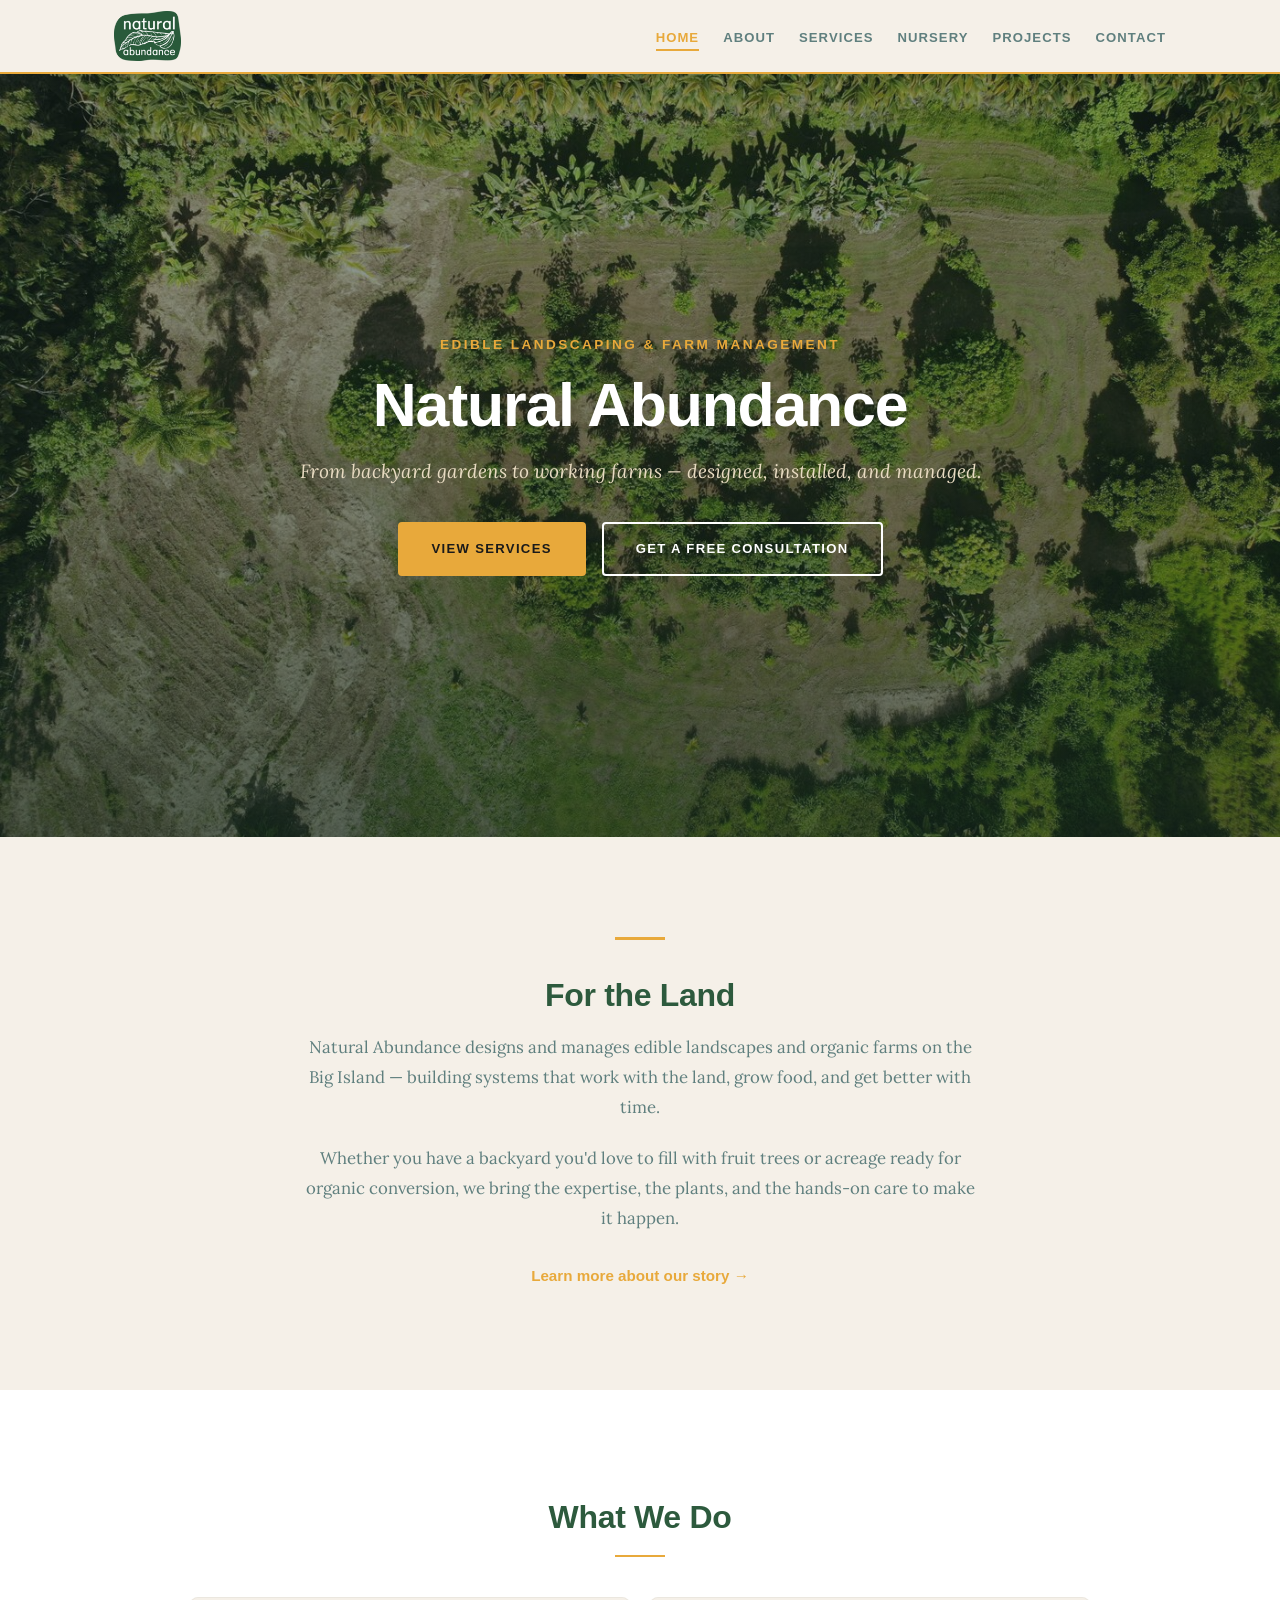
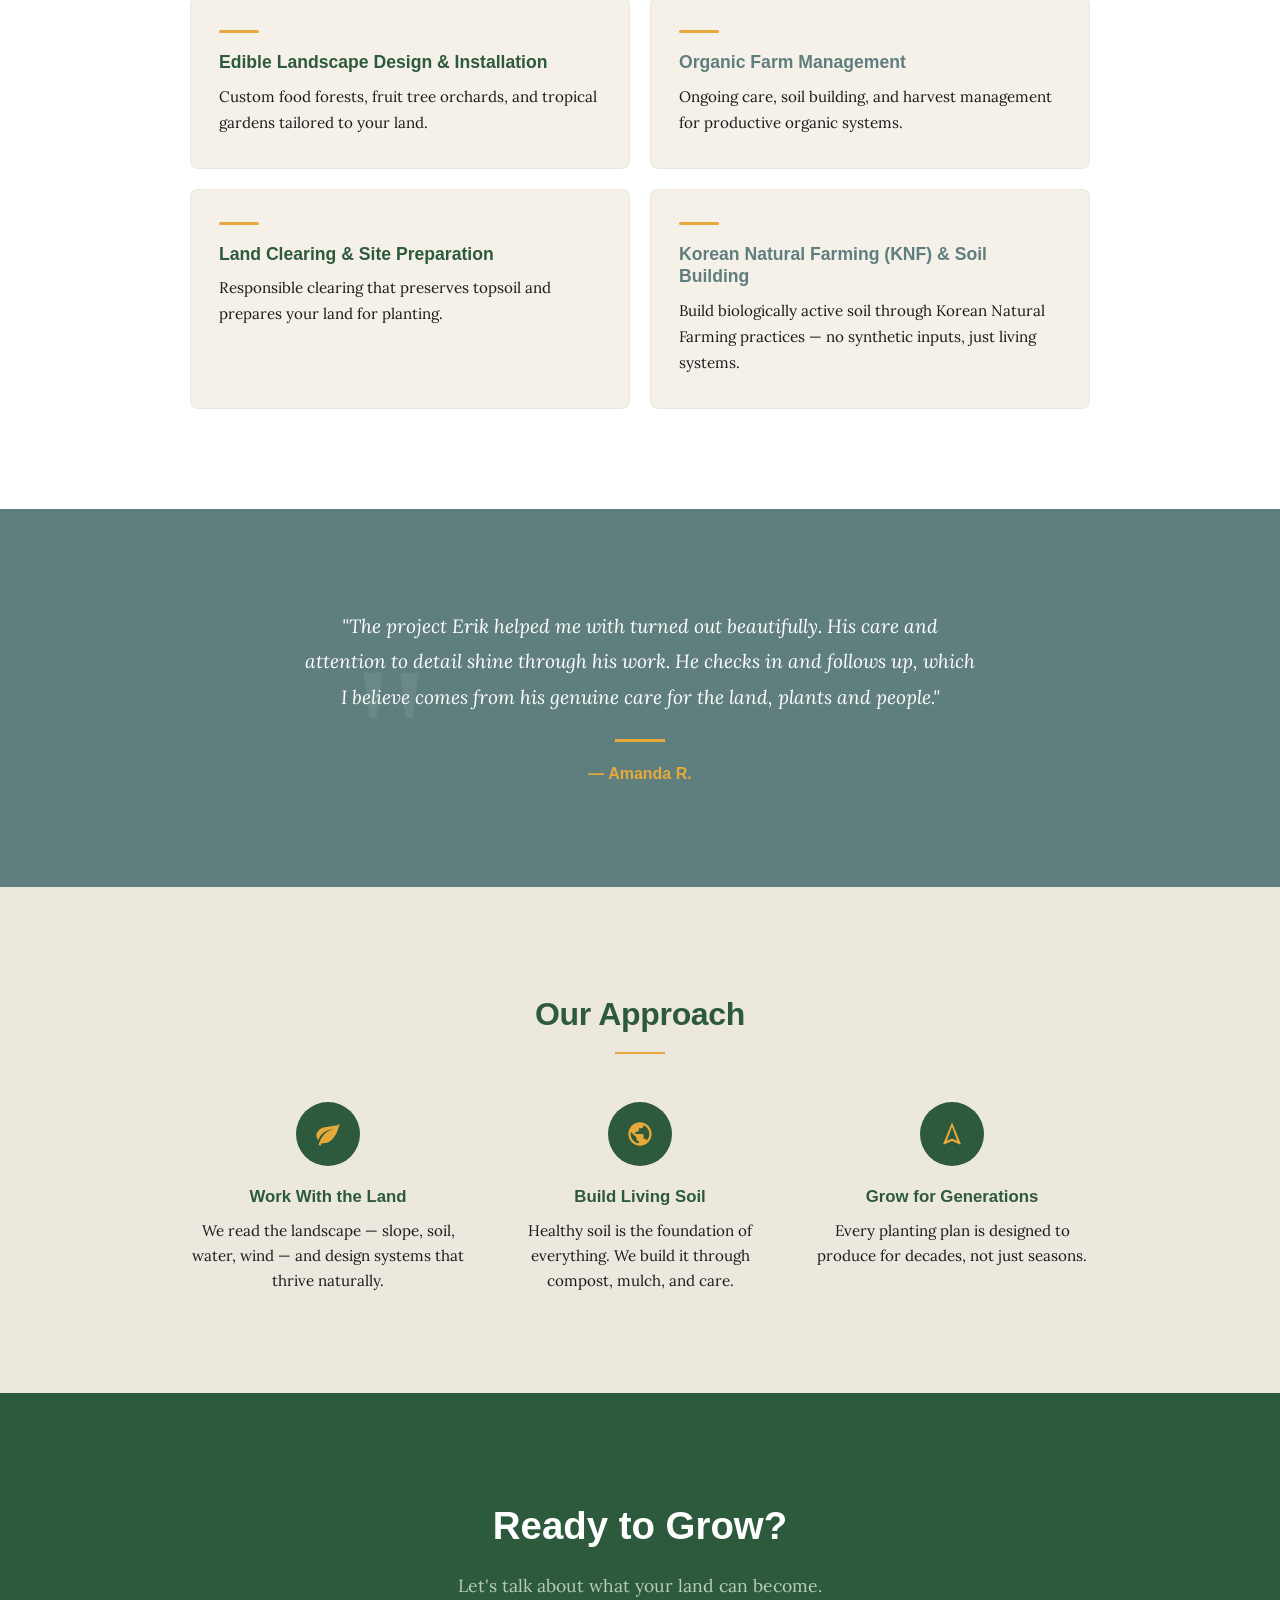
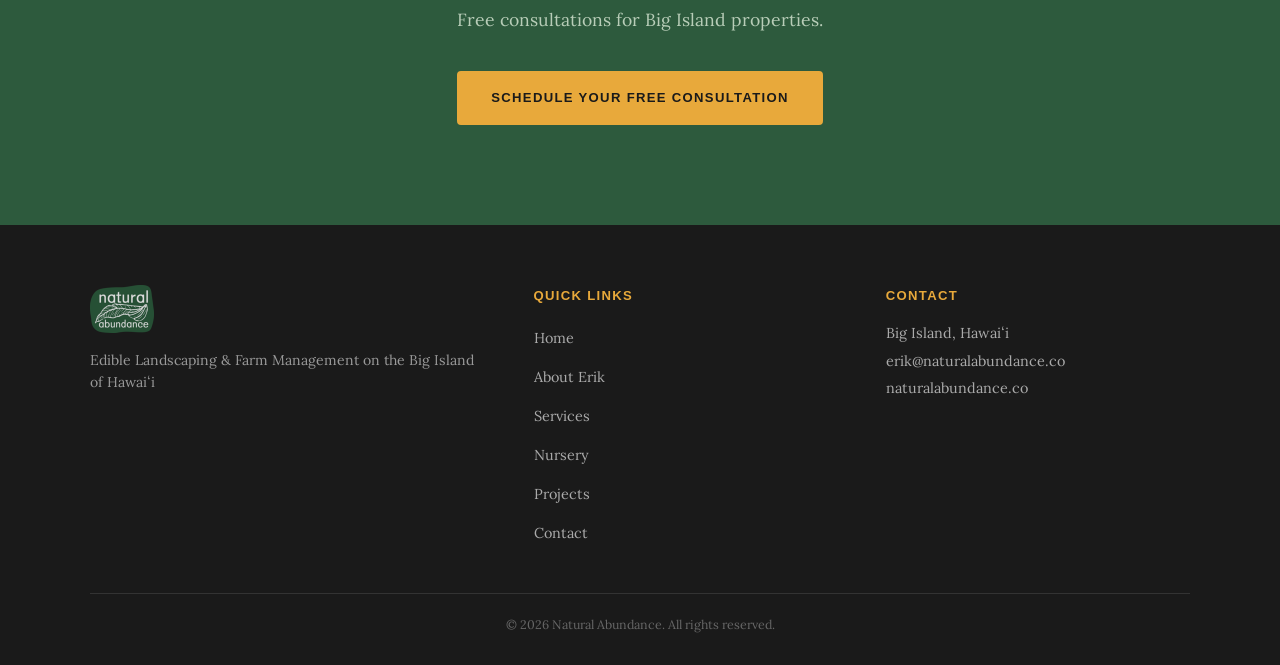
==== index.html @ e53c2c33 "Fix fabricated homepage testimonial — replace with actual Amanda R. quote" ====
<!DOCTYPE html>
<html lang="en">
<head>
  <meta charset="UTF-8">
  <meta name="viewport" content="width=device-width, initial-scale=1.0">
  <title>Natural Abundance — Edible Landscaping & Farm Management | Big Island, Hawaiʻi</title>
  <meta name="description" content="Natural Abundance designs and manages edible landscapes and organic farms on the Big Island of Hawaiʻi. From backyard gardens to working farms — designed, installed, and managed.">
  <meta name="keywords" content="edible landscaping, food forest, organic farm management, Big Island Hawaii, permaculture, tropical agriculture, edible landscape design">

  <!-- Open Graph -->
  <meta property="og:title" content="Natural Abundance — Edible Landscaping & Farm Management">
  <meta property="og:description" content="From backyard gardens to working farms — designed, installed, and managed. Edible landscape design, organic farm management, and land conversion on Hawaiʻi's Big Island.">
  <meta property="og:image" content="images/hero-food-forest.jpg">
  <meta property="og:type" content="website">
  <meta property="og:url" content="https://naturalabundance.co">

  <!-- Favicon (placeholder — replace with your actual favicon) -->
  <link rel="icon" type="image/png" href="images/logo-forest-green.png">

  <!-- Google Fonts fallback for Lora (body text) -->
  <link rel="preconnect" href="https://fonts.googleapis.com">
  <link rel="preconnect" href="https://fonts.gstatic.com" crossorigin>
  <link href="https://fonts.googleapis.com/css2?family=Lora:ital,wght@0,400;0,600;1,400&display=swap" rel="stylesheet">

  <!-- Main Stylesheet -->
  <link rel="stylesheet" href="css/style.css">
</head>

<body>

  <!-- ═══════════════════════════════════════════════════════
       NAVIGATION
       ═══════════════════════════════════════════════════════ -->
  <nav class="nav" role="navigation" aria-label="Main navigation">
    <div class="nav__inner">
      <a href="index.html" class="nav__logo" aria-label="Natural Abundance — Home">
        <img src="images/logo-forest-green.png" alt="Natural Abundance logo" width="66" height="50">
      </a>

      <button class="nav__toggle" aria-label="Toggle navigation menu" aria-expanded="false">
        <span></span>
        <span></span>
        <span></span>
      </button>

      <ul class="nav__links">
        <li><a href="index.html" class="active">Home</a></li>
        <li><a href="about.html">About</a></li>
        <li><a href="services.html">Services</a></li>
        <li><a href="nursery.html">Nursery</a></li>
        <li><a href="projects.html">Projects</a></li>
        <li><a href="contact.html">Contact</a></li>
      </ul>
    </div>
  </nav>


  <!-- ═══════════════════════════════════════════════════════
       HERO BANNER
       ═══════════════════════════════════════════════════════ -->
  <section class="hero" id="home">
    <div class="hero__bg">
      <img src="images/hero-food-forest.jpg"
           alt="Aerial view of a lush tropical food forest on the Big Island of Hawaiʻi"
           loading="eager">
    </div>
    <div class="hero__overlay"></div>

    <div class="hero__content">
      <p class="hero__descriptor">Edible Landscaping &amp; Farm Management</p>
      <h1 class="hero__title">Natural Abundance</h1>
      <p class="hero__tagline">From backyard gardens to working farms — designed, installed, and managed.</p>
      <div class="hero__buttons">
        <a href="services.html" class="btn btn--primary">View Services</a>
        <a href="#contact" class="btn btn--outline">Get a Free Consultation</a>
      </div>
    </div>
  </section>


  <!-- ═══════════════════════════════════════════════════════
       INTRODUCTION
       ═══════════════════════════════════════════════════════ -->
  <section class="intro" id="about">
    <div class="container--narrow fade-up">
      <hr class="accent-line">
      <h2 class="section-heading">For the Land</h2>
      <p>
        Natural Abundance designs and manages edible landscapes and organic farms on the Big Island
        — building systems that work with the land, grow food, and get better with time.
      </p>
      <p>
        Whether you have a backyard you'd love to fill with fruit trees or acreage ready for
        organic conversion, we bring the expertise, the plants, and the hands-on care to make
        it happen.
      </p>
      <a href="about.html" class="intro__link">Learn more about our story →</a>
    </div>
  </section>


  <!-- ═══════════════════════════════════════════════════════
       SERVICES OVERVIEW
       ═══════════════════════════════════════════════════════ -->
  <section class="services" id="services">
    <div class="container fade-up">
      <h2 class="section-heading text-center">What We Do</h2>
      <hr class="accent-line">

      <div class="services__grid">

        <div class="service-card">
          <div class="service-card__accent"></div>
          <h3 class="service-card__title">Edible Landscape Design &amp; Installation</h3>
          <p class="service-card__desc">
            Custom food forests, fruit tree orchards, and tropical gardens tailored to your land.
          </p>
        </div>

        <div class="service-card">
          <div class="service-card__accent"></div>
          <h3 class="service-card__title">Organic Farm Management</h3>
          <p class="service-card__desc">
            Ongoing care, soil building, and harvest management for productive organic systems.
          </p>
        </div>

        <div class="service-card">
          <div class="service-card__accent"></div>
          <h3 class="service-card__title">Land Clearing &amp; Site Preparation</h3>
          <p class="service-card__desc">
            Responsible clearing that preserves topsoil and prepares your land for planting.
          </p>
        </div>

        <div class="service-card">
          <div class="service-card__accent"></div>
          <h3 class="service-card__title">Korean Natural Farming (KNF) & Soil Building</h3>
          <p class="service-card__desc">
            Build biologically active soil through Korean Natural Farming practices — no synthetic inputs, just living systems.
          </p>
        </div>

      </div>
    </div>
  </section>


  <!-- ═══════════════════════════════════════════════════════
       TESTIMONIAL
       ═══════════════════════════════════════════════════════ -->
  <section class="testimonial" id="testimonial">
    <div class="container--narrow fade-up">
      <div class="testimonial__quote-mark" aria-hidden="true">"</div>
      <p class="testimonial__text">
        "The project Erik helped me with turned out beautifully. His care and attention to detail shine through his work. He checks in and follows up, which I believe comes from his genuine care for the land, plants and people."
      </p>
      <hr class="accent-line">
      <p class="testimonial__author">— Amanda R.</p>
    </div>
  </section>


  <!-- ═══════════════════════════════════════════════════════
       OUR APPROACH
       ═══════════════════════════════════════════════════════ -->
  <section class="approach" id="approach">
    <div class="container fade-up">
      <h2 class="section-heading text-center">Our Approach</h2>
      <hr class="accent-line">

      <div class="approach__pillars">

        <div class="pillar">
          <div class="pillar__icon">
            <!-- Leaf / Sprout icon -->
            <svg viewBox="0 0 24 24" xmlns="http://www.w3.org/2000/svg">
              <path d="M17 8C8 10 5.9 16.17 3.82 21.34l1.89.66.95-2.3c.48.17.98.3 1.34.3C19 20 22 3 22 3c-1 2-8 2.25-13 3.25S2 11.5 2 13.5s1.75 3.75 1.75 3.75C7 8 17 8 17 8z"/>
            </svg>
          </div>
          <h3 class="pillar__title">Work With the Land</h3>
          <p class="pillar__desc">
            We read the landscape — slope, soil, water, wind — and design systems that thrive naturally.
          </p>
        </div>

        <div class="pillar">
          <div class="pillar__icon">
            <!-- Soil / Layers icon -->
            <svg viewBox="0 0 24 24" xmlns="http://www.w3.org/2000/svg">
              <path d="M12 2C6.48 2 2 6.48 2 12s4.48 10 10 10 10-4.48 10-10S17.52 2 12 2zm-1 17.93c-3.95-.49-7-3.85-7-7.93 0-.62.08-1.21.21-1.79L9 15v1c0 1.1.9 2 2 2v1.93zm6.9-2.54c-.26-.81-1-1.39-1.9-1.39h-1v-3c0-.55-.45-1-1-1H8v-2h2c.55 0 1-.45 1-1V7h2c1.1 0 2-.9 2-2v-.41c2.93 1.19 5 4.06 5 7.41 0 2.08-.8 3.97-2.1 5.39z"/>
            </svg>
          </div>
          <h3 class="pillar__title">Build Living Soil</h3>
          <p class="pillar__desc">
            Healthy soil is the foundation of everything. We build it through compost, mulch, and care.
          </p>
        </div>

        <div class="pillar">
          <div class="pillar__icon">
            <!-- Tree / Growth icon -->
            <svg viewBox="0 0 24 24" xmlns="http://www.w3.org/2000/svg">
              <path d="M12 2L4.5 20.29l.71.71L12 18l6.79 3 .71-.71L12 2zm0 3.8l4.37 12.06L12 15.79l-4.37 2.07L12 5.8z"/>
            </svg>
          </div>
          <h3 class="pillar__title">Grow for Generations</h3>
          <p class="pillar__desc">
            Every planting plan is designed to produce for decades, not just seasons.
          </p>
        </div>

      </div>
    </div>
  </section>


  <!-- ═══════════════════════════════════════════════════════
       BOTTOM CTA
       ═══════════════════════════════════════════════════════ -->
  <section class="cta" id="contact">
    <div class="container--narrow fade-up">
      <h2 class="cta__heading">Ready to Grow?</h2>
      <p class="cta__subtext">Let's talk about what your land can become.</p>
      <p class="cta__subtext">Free consultations for Big Island properties.</p>
      <a href="mailto:erik@naturalabundance.co?subject=Free%20Consultation%20Request" class="btn btn--primary">
        Schedule Your Free Consultation
      </a>
    </div>
  </section>


  <!-- ═══════════════════════════════════════════════════════
       FOOTER
       ═══════════════════════════════════════════════════════ -->
  <footer class="footer">
    <div class="footer__grid">

      <div class="footer__brand">
        <img src="images/logo-forest-green.png" alt="Natural Abundance" width="66" height="50">
        <p>Edible Landscaping &amp; Farm Management on the Big Island of Hawaiʻi</p>
      </div>

      <div>
        <h4 class="footer__heading">Quick Links</h4>
        <ul class="footer__links">
          <li><a href="index.html">Home</a></li>
          <li><a href="about.html">About Erik</a></li>
          <li><a href="services.html">Services</a></li>
          <li><a href="nursery.html">Nursery</a></li>
          <li><a href="projects.html">Projects</a></li>
          <li><a href="contact.html">Contact</a></li>
        </ul>
      </div>

      <div class="footer__contact">
        <h4 class="footer__heading">Contact</h4>
        <p>Big Island, Hawaiʻi</p>
        <p><a href="mailto:erik@naturalabundance.co">erik@naturalabundance.co</a></p>
        <p><a href="https://naturalabundance.co">naturalabundance.co</a></p>
      </div>

    </div>

    <div class="footer__bottom">
      <p>&copy; 2026 Natural Abundance. All rights reserved.</p>
    </div>
  </footer>


  <!-- Main JavaScript -->
  <script src="js/main.js"></script>

</body>
</html>
---- css/style.css ----
/* ═══════════════════════════════════════════════════════════
   Natural Abundance — Main Stylesheet
   Brand: Edible Landscaping & Farm Management
   Big Island, Hawaiʻi
   ═══════════════════════════════════════════════════════════ */

/* ── Font Faces ─────────────────────────────────────────── */
@font-face {
  font-family: 'Halton';
  src: url('../fonts/Halton-Light.ttf') format('truetype');
  font-weight: 300;
  font-style: normal;
  font-display: swap;
}
@font-face {
  font-family: 'Halton';
  src: url('../fonts/Halton-Regular.ttf') format('truetype');
  font-weight: 400;
  font-style: normal;
  font-display: swap;
}
@font-face {
  font-family: 'Halton';
  src: url('../fonts/Halton-SemiBold.ttf') format('truetype');
  font-weight: 600;
  font-style: normal;
  font-display: swap;
}
@font-face {
  font-family: 'Halton';
  src: url('../fonts/Halton-Bold.ttf') format('truetype');
  font-weight: 700;
  font-style: normal;
  font-display: swap;
}

/* ── CSS Custom Properties (Brand Tokens) ───────────────── */
:root {
  /* Primary */
  --slate-teal: #5F7F7E;
  --golden-amber: #E8A93B;
  --forest-green: #2D5A3D;

  /* Supporting */
  --cream: #F5F0E8;
  --warm-sand: #EDE8DD;
  --near-black: #1A1A1A;
  --white: #FFFFFF;

  /* Accent */
  --lime: #B5C944;

  /* Derived */
  --golden-amber-hover: #D49A2F;
  --forest-green-light: rgba(45, 90, 61, 0.08);
  --teal-light: rgba(95, 127, 126, 0.1);
  --shadow-sm: 0 1px 3px rgba(0,0,0,0.08);
  --shadow-md: 0 4px 12px rgba(0,0,0,0.1);
  --shadow-lg: 0 8px 30px rgba(0,0,0,0.12);

  /* Typography */
  --font-heading: 'Halton', 'Raleway', 'Helvetica Neue', sans-serif;
  --font-body: 'Lora', 'Georgia', serif;
  --font-ui: 'Halton', 'Raleway', sans-serif;

  /* Spacing */
  --section-pad: 100px;
  --section-pad-mobile: 60px;
  --content-max: 1100px;
  --content-narrow: 720px;
}

/* ── Reset & Base ───────────────────────────────────────── */
*, *::before, *::after {
  box-sizing: border-box;
  margin: 0;
  padding: 0;
}

html {
  scroll-behavior: smooth;
  -webkit-font-smoothing: antialiased;
  -moz-osx-font-smoothing: grayscale;
}

body {
  font-family: var(--font-body);
  font-size: 17px;
  line-height: 1.7;
  color: var(--near-black);
  background-color: var(--white);
  overflow-x: hidden;
}

img {
  max-width: 100%;
  height: auto;
  display: block;
}

a {
  color: var(--golden-amber);
  text-decoration: none;
  transition: color 0.3s ease;
}
a:hover {
  color: var(--golden-amber-hover);
}

/* ── Utility Classes ────────────────────────────────────── */
.container {
  max-width: var(--content-max);
  margin: 0 auto;
  padding: 0 24px;
}
.container--narrow {
  max-width: var(--content-narrow);
  margin: 0 auto;
  padding: 0 24px;
}
.text-center { text-align: center; }
.accent-line {
  width: 50px;
  height: 2.5px;
  background: var(--golden-amber);
  margin: 0 auto 28px;
  border: none;
}
.section-heading {
  font-family: var(--font-heading);
  font-weight: 700;
  font-size: 2rem;
  color: var(--forest-green);
  margin-bottom: 10px;
  letter-spacing: -0.01em;
}

/* ── NAVIGATION ─────────────────────────────────────────── */
.nav {
  position: fixed;
  top: 0;
  left: 0;
  right: 0;
  z-index: 1000;
  background: var(--cream);
  border-bottom: 2.5px solid var(--golden-amber);
  transition: box-shadow 0.3s ease;
}
.nav.scrolled {
  box-shadow: var(--shadow-md);
}
.nav__inner {
  max-width: var(--content-max);
  margin: 0 auto;
  padding: 0 24px;
  display: flex;
  align-items: center;
  justify-content: space-between;
  height: 72px;
}
.nav__logo img {
  height: 50px;
  width: auto;
  max-width: 220px;
  flex-shrink: 0;
}
.nav__links {
  display: flex;
  align-items: center;
  gap: 24px;
  flex-shrink: 1;
  min-width: 0;
  list-style: none;
}
.nav__links a {
  font-family: var(--font-ui);
  font-weight: 600;
  font-size: 0.82rem;
  letter-spacing: 0.08em;
  text-transform: uppercase;
  color: var(--slate-teal);
  text-decoration: none;
  position: relative;
  padding: 4px 0;
  transition: color 0.3s ease;
}
.nav__links a:hover,
.nav__links a.active {
  color: var(--golden-amber);
}
.nav__links a.active::after {
  content: '';
  position: absolute;
  bottom: -2px;
  left: 0;
  right: 0;
  height: 2px;
  background: var(--golden-amber);
}

/* Mobile menu toggle */
.nav__toggle {
  display: none;
  background: none;
  border: none;
  cursor: pointer;
  padding: 8px;
}
.nav__toggle span {
  display: block;
  width: 24px;
  height: 2px;
  background: var(--forest-green);
  margin: 5px 0;
  transition: all 0.3s ease;
}
.nav__toggle.open span:nth-child(1) {
  transform: rotate(45deg) translate(5px, 5px);
}
.nav__toggle.open span:nth-child(2) {
  opacity: 0;
}
.nav__toggle.open span:nth-child(3) {
  transform: rotate(-45deg) translate(5px, -5px);
}

/* ── HERO BANNER ────────────────────────────────────────── */
.hero {
  position: relative;
  min-height: 85vh;
  display: flex;
  align-items: center;
  justify-content: center;
  text-align: center;
  overflow: hidden;
  margin-top: 72px; /* nav height */
}
.hero__bg {
  position: absolute;
  inset: 0;
  z-index: 0;
}
.hero__bg img {
  width: 100%;
  height: 100%;
  object-fit: cover;
}
.hero__overlay {
  position: absolute;
  inset: 0;
  background: linear-gradient(
    180deg,
    rgba(20, 40, 30, 0.45) 0%,
    rgba(20, 40, 30, 0.55) 60%,
    rgba(20, 40, 30, 0.7) 100%
  );
  z-index: 1;
}
.hero__content {
  position: relative;
  z-index: 2;
  padding: 40px 24px;
  max-width: 800px;
}
.hero__descriptor {
  font-family: var(--font-ui);
  font-weight: 600;
  font-size: 0.85rem;
  letter-spacing: 0.18em;
  text-transform: uppercase;
  color: var(--golden-amber);
  margin-bottom: 16px;
}
.hero__title {
  font-family: var(--font-heading);
  font-weight: 700;
  font-size: 3.8rem;
  color: var(--white);
  line-height: 1.1;
  margin-bottom: 18px;
  letter-spacing: -0.02em;
}
.hero__tagline {
  font-family: var(--font-body);
  font-size: 1.2rem;
  color: #E8DBC2;
  font-style: italic;
  margin-bottom: 36px;
  line-height: 1.5;
}
.hero__buttons {
  display: flex;
  gap: 16px;
  justify-content: center;
  flex-wrap: wrap;
}

/* ── BUTTONS ────────────────────────────────────────────── */
.btn {
  font-family: var(--font-ui);
  font-weight: 700;
  font-size: 0.82rem;
  letter-spacing: 0.1em;
  text-transform: uppercase;
  padding: 14px 32px;
  border-radius: 4px;
  border: 2px solid transparent;
  cursor: pointer;
  text-decoration: none;
  display: inline-block;
  transition: all 0.3s ease;
}
.btn--primary {
  background: var(--golden-amber);
  color: var(--near-black);
  border-color: var(--golden-amber);
}
.btn--primary:hover {
  background: var(--golden-amber-hover);
  border-color: var(--golden-amber-hover);
  color: var(--near-black);
  transform: translateY(-2px);
  box-shadow: var(--shadow-md);
}
.btn--outline {
  background: transparent;
  color: var(--white);
  border-color: var(--white);
}
.btn--outline:hover {
  background: var(--white);
  color: var(--forest-green);
  transform: translateY(-2px);
}
.btn--outline-dark {
  background: transparent;
  color: var(--forest-green);
  border-color: var(--forest-green);
}
.btn--outline-dark:hover {
  background: var(--forest-green);
  color: var(--white);
  transform: translateY(-2px);
}

/* ── INTRODUCTION ───────────────────────────────────────── */
.intro {
  background: var(--cream);
  padding: var(--section-pad) 24px;
  text-align: center;
}
.intro p {
  color: var(--slate-teal);
  font-size: 1.05rem;
  line-height: 1.8;
  margin-bottom: 20px;
}
.intro p:last-of-type {
  margin-bottom: 28px;
}
.intro__link {
  font-family: var(--font-ui);
  font-weight: 700;
  font-size: 0.95rem;
  color: var(--golden-amber);
  text-decoration: none;
  transition: all 0.3s ease;
}
.intro__link:hover {
  color: var(--golden-amber-hover);
  letter-spacing: 0.02em;
}

/* ── SERVICES ───────────────────────────────────────────── */
.services {
  background: var(--white);
  padding: var(--section-pad) 24px;
  text-align: center;
}
.services__grid {
  display: grid;
  grid-template-columns: 1fr 1fr;
  gap: 20px;
  margin-top: 40px;
  max-width: 900px;
  margin-left: auto;
  margin-right: auto;
}
.service-card {
  background: var(--cream);
  border-radius: 8px;
  padding: 32px 28px;
  text-align: left;
  position: relative;
  border: 1px solid rgba(0,0,0,0.04);
  transition: transform 0.3s ease, box-shadow 0.3s ease;
}
.service-card:hover {
  transform: translateY(-4px);
  box-shadow: var(--shadow-lg);
}
.service-card__accent {
  width: 40px;
  height: 3px;
  background: var(--golden-amber);
  margin-bottom: 18px;
  border-radius: 2px;
}
.service-card__title {
  font-family: var(--font-heading);
  font-weight: 700;
  font-size: 1.1rem;
  color: var(--forest-green);
  margin-bottom: 10px;
  line-height: 1.3;
}
.service-card:nth-child(even) .service-card__title {
  color: var(--slate-teal);
}
.service-card__desc {
  font-size: 0.95rem;
  color: var(--near-black);
  line-height: 1.65;
}

/* ── TESTIMONIAL ────────────────────────────────────────── */
.testimonial {
  background: var(--slate-teal);
  padding: var(--section-pad) 24px;
  text-align: center;
  position: relative;
  overflow: hidden;
}
.testimonial__quote-mark {
  position: absolute;
  top: 30px;
  left: 10%;
  font-family: Georgia, serif;
  font-size: 12rem;
  color: rgba(255, 255, 255, 0.07);
  line-height: 1;
  pointer-events: none;
  user-select: none;
}
.testimonial__text {
  font-family: var(--font-body);
  font-size: 1.2rem;
  font-style: italic;
  color: var(--white);
  line-height: 1.85;
  max-width: 700px;
  margin: 0 auto 24px;
  position: relative;
  z-index: 1;
}
.testimonial .accent-line {
  background: var(--golden-amber);
  margin-bottom: 18px;
}
.testimonial__author {
  font-family: var(--font-ui);
  font-weight: 600;
  font-size: 1rem;
  color: var(--golden-amber);
  position: relative;
  z-index: 1;
}

/* ── OUR APPROACH ───────────────────────────────────────── */
.approach {
  background: var(--warm-sand);
  padding: var(--section-pad) 24px;
  text-align: center;
}
.approach__pillars {
  display: grid;
  grid-template-columns: 1fr 1fr 1fr;
  gap: 36px;
  margin-top: 48px;
  max-width: 900px;
  margin-left: auto;
  margin-right: auto;
}
.pillar {
  text-align: center;
}
.pillar__icon {
  width: 64px;
  height: 64px;
  border-radius: 50%;
  background: var(--forest-green);
  display: flex;
  align-items: center;
  justify-content: center;
  margin: 0 auto 20px;
}
.pillar__icon svg {
  width: 28px;
  height: 28px;
  fill: var(--golden-amber);
}
.pillar__title {
  font-family: var(--font-heading);
  font-weight: 700;
  font-size: 1.05rem;
  color: var(--forest-green);
  margin-bottom: 10px;
  line-height: 1.3;
}
.pillar__desc {
  font-size: 0.95rem;
  color: var(--near-black);
  line-height: 1.65;
}

/* ── BOTTOM CTA ─────────────────────────────────────────── */
.cta {
  background: var(--forest-green);
  padding: var(--section-pad) 24px;
  text-align: center;
}
.cta__heading {
  font-family: var(--font-heading);
  font-weight: 700;
  font-size: 2.4rem;
  color: var(--white);
  margin-bottom: 14px;
}
.cta__subtext {
  font-family: var(--font-body);
  font-size: 1.1rem;
  color: #B8CDB8;
  margin-bottom: 6px;
  line-height: 1.6;
}
.cta__subtext:last-of-type {
  margin-bottom: 36px;
}
.cta .btn--primary:hover {
  background: var(--white);
  color: var(--forest-green);
  border-color: var(--white);
}

/* ── FOOTER ─────────────────────────────────────────────── */
.footer {
  background: var(--near-black);
  padding: 60px 24px 30px;
}
.footer__grid {
  max-width: var(--content-max);
  margin: 0 auto;
  display: grid;
  grid-template-columns: 1.3fr 1fr 1fr;
  gap: 48px;
  padding-bottom: 36px;
  border-bottom: 1px solid #333;
}
.footer__brand img {
  height: 48px;
  width: auto;
  margin-bottom: 16px;
  opacity: 0.85;
}
.footer__brand p {
  color: #999;
  font-size: 0.88rem;
  line-height: 1.6;
}
.footer__heading {
  font-family: var(--font-ui);
  font-weight: 700;
  font-size: 0.82rem;
  letter-spacing: 0.1em;
  text-transform: uppercase;
  color: var(--golden-amber);
  margin-bottom: 16px;
}
.footer__links {
  list-style: none;
}
.footer__links li {
  margin-bottom: 10px;
}
.footer__links a {
  color: #AAA;
  font-size: 0.9rem;
  transition: color 0.3s ease;
}
.footer__links a:hover {
  color: var(--golden-amber);
}
.footer__contact p {
  color: #AAA;
  font-size: 0.9rem;
  margin-bottom: 6px;
  line-height: 1.5;
}
.footer__contact a {
  color: #AAA;
}
.footer__contact a:hover {
  color: var(--golden-amber);
}
.footer__bottom {
  max-width: var(--content-max);
  margin: 0 auto;
  padding-top: 20px;
  text-align: center;
}
.footer__bottom p {
  color: #666;
  font-size: 0.78rem;
}

/* ── SCROLL ANIMATIONS ──────────────────────────────────── */
.fade-up {
  opacity: 0;
  transform: translateY(30px);
  transition: opacity 0.7s ease, transform 0.7s ease;
}
.fade-up.visible {
  opacity: 1;
  transform: translateY(0);
}

/* ── RESPONSIVE ─────────────────────────────────────────── */
@media (max-width: 900px) {
  .services__grid {
    grid-template-columns: 1fr;
    max-width: 500px;
  }
  .approach__pillars {
    grid-template-columns: 1fr;
    max-width: 400px;
    gap: 40px;
  }
  .footer__grid {
    grid-template-columns: 1fr;
    gap: 36px;
  }
}

@media (max-width: 900px) {
  :root {
    --section-pad: var(--section-pad-mobile);
  }
  body {
    font-size: 16px;
  }

  /* Mobile nav */
  .nav__links {
    display: none;
    position: absolute;
    top: 72px;
    left: 0;
    right: 0;
    background: var(--cream);
    flex-direction: column;
    padding: 20px 24px;
    gap: 0;
    border-bottom: 2.5px solid var(--golden-amber);
    box-shadow: var(--shadow-md);
  }
  .nav__links.open {
    display: flex;
  }
  .nav__links li {
    padding: 12px 0;
    border-bottom: 1px solid rgba(0,0,0,0.06);
  }
  .nav__links li:last-child {
    border-bottom: none;
  }
  .nav__toggle {
    display: block;
  }

  /* Hero responsive */
  .hero {
    min-height: 75vh;
  }
  .hero__title {
    font-size: 2.4rem;
  }
  .hero__descriptor {
    font-size: 0.72rem;
  }
  .hero__tagline {
    font-size: 1rem;
  }
  .hero__buttons {
    flex-direction: column;
    align-items: center;
  }

  /* Section headings */
  .section-heading {
    font-size: 1.6rem;
  }
  .cta__heading {
    font-size: 1.8rem;
  }
}

/* ═══════════════════════════════════════════════════════════
   INNER PAGE STYLES
   About · Services · Projects · Contact
   ═══════════════════════════════════════════════════════════ */

/* ── Nav Logo Text ──────────────────────────────────────── */
.nav__logo {
  display: flex;
  align-items: center;
  gap: 12px;
  text-decoration: none;
}
.nav__logo div {
  display: flex;
  flex-direction: column;
  line-height: 1.2;
}
.nav__logo-text {
  font-family: var(--font-heading);
  font-weight: 700;
  font-size: 1rem;
  color: var(--forest-green);
  letter-spacing: -0.01em;
}
.nav__logo-descriptor {
  font-family: var(--font-ui);
  font-weight: 400;
  font-size: 0.65rem;
  color: var(--golden-amber);
  letter-spacing: 0.04em;
}

/* ── Hamburger Button (nav__hamburger) ──────────────────── */
/* HTML uses .nav__hamburger; older CSS used .nav__toggle — both covered */
.nav__hamburger {
  display: none;
  background: none;
  border: none;
  cursor: pointer;
  padding: 8px;
}
.nav__hamburger span {
  display: block;
  width: 24px;
  height: 2px;
  background: var(--forest-green);
  margin: 5px 0;
  transition: all 0.3s ease;
}
.nav__hamburger.active span:nth-child(1) {
  transform: rotate(45deg) translate(5px, 5px);
}
.nav__hamburger.active span:nth-child(2) {
  opacity: 0;
}
.nav__hamburger.active span:nth-child(3) {
  transform: rotate(-45deg) translate(5px, -5px);
}
@media (max-width: 900px) {
  .nav__hamburger { display: block; }
}

/* ── Page Hero (inner pages) ────────────────────────────── */
.page-hero {
  margin-top: 72px; /* nav height */
  min-height: 340px;
  display: flex;
  align-items: center;
  justify-content: center;
  text-align: center;
  position: relative;
  overflow: hidden;
  background-color: var(--forest-green);
}
.page-hero--overlay::before {
  content: '';
  position: absolute;
  inset: 0;
  background: linear-gradient(
    180deg,
    rgba(15, 35, 22, 0.5) 0%,
    rgba(15, 35, 22, 0.65) 100%
  );
  z-index: 1;
}
.page-hero__content {
  position: relative;
  z-index: 2;
  padding: 60px 24px;
  max-width: 760px;
}
.page-hero__descriptor {
  font-family: var(--font-ui);
  font-weight: 600;
  font-size: 0.78rem;
  letter-spacing: 0.2em;
  text-transform: uppercase;
  color: var(--golden-amber);
  display: block;
  margin-bottom: 12px;
}
.page-hero__title {
  font-family: var(--font-heading);
  font-weight: 700;
  font-size: 3rem;
  color: var(--white);
  line-height: 1.1;
  margin-bottom: 14px;
  letter-spacing: -0.02em;
}
.page-hero__subtitle {
  font-family: var(--font-body);
  font-size: 1.05rem;
  color: rgba(245, 240, 232, 0.88);
  line-height: 1.65;
  font-style: italic;
}
@media (max-width: 768px) {
  .page-hero { min-height: 260px; }
  .page-hero__title { font-size: 2.1rem; }
  .page-hero__subtitle { font-size: 0.95rem; }
}

/* ── Generic Section System ─────────────────────────────── */
.section {
  padding: var(--section-pad) 0;
}
.section--cream  { background: var(--cream); }
.section--white  { background: var(--white); }
.section--sand   { background: var(--warm-sand); }
.section--teal   { background: var(--slate-teal); }
.section--green  { background: var(--forest-green); }

.section__header {
  text-align: center;
  margin-bottom: 48px;
}
.section__header h2 {
  font-family: var(--font-heading);
  font-weight: 700;
  font-size: 2rem;
  color: var(--forest-green);
  margin-bottom: 12px;
  letter-spacing: -0.01em;
}
.section--teal .section__header h2,
.section--green .section__header h2 {
  color: var(--white);
}
.section__header p {
  font-size: 1rem;
  color: var(--near-black);
  max-width: 640px;
  margin: 0 auto;
  line-height: 1.75;
}
.section--teal .section__header p,
.section--green .section__header p {
  color: rgba(245, 240, 232, 0.85);
}

/* Footer h4 (used without class) */
.footer h4 {
  font-family: var(--font-ui);
  font-weight: 700;
  font-size: 0.82rem;
  letter-spacing: 0.1em;
  text-transform: uppercase;
  color: var(--golden-amber);
  margin-bottom: 16px;
}

/* ── Accent line left-aligned variant ──────────────────── */
.accent-line--left {
  margin-left: 0;
}

/* ── About Page ─────────────────────────────────────────── */
.about-intro {
  display: grid;
  grid-template-columns: 1fr 1.4fr;
  gap: 60px;
  align-items: start;
}
.about-intro__image img {
  width: 100%;
  border-radius: 6px;
  box-shadow: var(--shadow-lg);
}
.about-intro__text h2 {
  font-family: var(--font-heading);
  font-weight: 700;
  font-size: 1.8rem;
  color: var(--forest-green);
  margin-bottom: 16px;
  letter-spacing: -0.01em;
}
.about-intro__text p {
  margin-bottom: 18px;
  color: var(--near-black);
  line-height: 1.8;
}
.about-intro__text p:last-child {
  margin-bottom: 0;
}
.about-philosophy {
  display: grid;
  grid-template-columns: repeat(3, 1fr);
  gap: 28px;
}
.about-philosophy__card {
  padding: 32px 24px;
  background: var(--cream);
  border-radius: 6px;
  border-top: 3px solid var(--golden-amber);
}
.about-philosophy__bullet {
  display: block;
  width: 36px;
  height: 3px;
  background: var(--golden-amber);
  border-radius: 2px;
  margin-bottom: 14px;
}
.about-philosophy__card h3 {
  font-family: var(--font-heading);
  font-weight: 700;
  font-size: 1.05rem;
  color: var(--forest-green);
  margin-bottom: 10px;
}
.about-philosophy__card p {
  font-size: 0.93rem;
  color: var(--near-black);
  line-height: 1.7;
}
.about-gallery {
  display: grid;
  grid-template-columns: repeat(2, 1fr);
  gap: 16px;
}
.about-gallery__item img {
  width: 100%;
  height: 260px;
  object-fit: cover;
  border-radius: 4px;
  display: block;
}
@media (max-width: 900px) {
  .about-intro {
    grid-template-columns: 1fr;
    gap: 32px;
  }
  .about-philosophy {
    grid-template-columns: 1fr;
    max-width: 480px;
    margin: 0 auto;
  }
  .about-gallery {
    grid-template-columns: 1fr;
  }
}

/* ── Testimonial Carousel ───────────────────────────────── */
.testimonial-carousel {
  position: relative;
  text-align: center;
  padding: var(--section-pad) 24px;
  max-width: 760px;
  margin: 0 auto;
}
.testimonial-carousel__track {
  position: relative;
  min-height: 180px;
}
.testimonial-carousel__slide {
  display: none;
  opacity: 0;
  transition: opacity 0.5s ease;
}
.testimonial-carousel__slide.active {
  display: block;
  opacity: 1;
}
.testimonial-carousel__text {
  font-family: var(--font-body);
  font-size: 1.15rem;
  font-style: italic;
  color: var(--white);
  line-height: 1.85;
  margin-bottom: 20px;
}
.testimonial-carousel__author {
  font-family: var(--font-ui);
  font-weight: 600;
  font-size: 0.9rem;
  color: var(--golden-amber);
  letter-spacing: 0.05em;
}
.testimonial-carousel__nav {
  position: absolute;
  top: 50%;
  transform: translateY(-50%);
  background: rgba(255,255,255,0.12);
  border: none;
  color: var(--white);
  font-size: 2rem;
  width: 42px;
  height: 42px;
  border-radius: 50%;
  cursor: pointer;
  transition: background 0.3s ease;
  display: flex;
  align-items: center;
  justify-content: center;
  z-index: 2;
}
.testimonial-carousel__nav:hover {
  background: rgba(255,255,255,0.25);
}
.testimonial-carousel__nav--prev { left: 0; }
.testimonial-carousel__nav--next { right: 0; }
.testimonial-carousel__dots {
  display: flex;
  justify-content: center;
  gap: 8px;
  margin-top: 28px;
}
.testimonial-carousel__dot {
  width: 8px;
  height: 8px;
  border-radius: 50%;
  background: rgba(255,255,255,0.35);
  border: none;
  cursor: pointer;
  transition: background 0.3s ease;
  padding: 0;
}
.testimonial-carousel__dot.active {
  background: var(--golden-amber);
}

/* ── CTA Block ──────────────────────────────────────────── */
.cta-block {
  text-align: center;
  max-width: 600px;
  margin: 0 auto;
}
.cta-block h2 {
  font-family: var(--font-heading);
  font-weight: 700;
  font-size: 2.2rem;
  color: var(--white);
  margin-bottom: 12px;
  letter-spacing: -0.01em;
}
.cta-block p {
  font-size: 1rem;
  color: rgba(245, 240, 232, 0.85);
  line-height: 1.7;
  margin-bottom: 28px;
}

/* ── Services Page ──────────────────────────────────────── */
.services-grid {
  display: grid;
  grid-template-columns: repeat(2, 1fr);
  gap: 24px;
  margin-top: 16px;
}
.service-card h3 {
  font-family: var(--font-heading);
  font-weight: 700;
  font-size: 1.1rem;
  color: var(--forest-green);
  margin-bottom: 10px;
  line-height: 1.3;
}
.service-card p {
  font-size: 0.95rem;
  color: var(--near-black);
  line-height: 1.7;
}
.design-gallery {
  display: grid;
  grid-template-columns: repeat(3, 1fr);
  gap: 20px;
  margin-top: 16px;
}
.design-gallery__item {
  position: relative;
  overflow: hidden;
  border-radius: 6px;
  cursor: pointer;
  box-shadow: var(--shadow-sm);
  transition: transform 0.3s ease, box-shadow 0.3s ease;
}
.design-gallery__item:hover {
  transform: translateY(-4px);
  box-shadow: var(--shadow-lg);
}
.design-gallery__item img {
  width: 100%;
  height: 220px;
  object-fit: cover;
  display: block;
  transition: transform 0.4s ease;
}
.design-gallery__item:hover img {
  transform: scale(1.04);
}
.design-gallery__caption {
  position: absolute;
  bottom: 0;
  left: 0;
  right: 0;
  padding: 10px 14px;
  background: rgba(26, 26, 26, 0.72);
  color: var(--white);
  font-family: var(--font-ui);
  font-size: 0.82rem;
  font-weight: 600;
  letter-spacing: 0.04em;
}
/* Lightbox */
.lightbox {
  display: none;
  position: fixed;
  inset: 0;
  background: rgba(0,0,0,0.9);
  z-index: 9000;
  align-items: center;
  justify-content: center;
  flex-direction: column;
}
.lightbox.active {
  display: flex;
}
.lightbox__img {
  max-width: 90vw;
  max-height: 80vh;
  object-fit: contain;
  border-radius: 4px;
}
.lightbox__caption {
  color: rgba(255,255,255,0.75);
  font-size: 0.88rem;
  margin-top: 12px;
  font-style: italic;
}
.lightbox__close {
  position: absolute;
  top: 20px;
  right: 24px;
  background: none;
  border: none;
  color: var(--white);
  font-size: 2.5rem;
  cursor: pointer;
  line-height: 1;
  opacity: 0.8;
  transition: opacity 0.2s;
}
.lightbox__close:hover { opacity: 1; }
.lightbox__nav {
  position: absolute;
  top: 50%;
  transform: translateY(-50%);
  background: rgba(255,255,255,0.12);
  border: none;
  color: var(--white);
  font-size: 3rem;
  width: 52px;
  height: 52px;
  border-radius: 50%;
  cursor: pointer;
  display: flex;
  align-items: center;
  justify-content: center;
  transition: background 0.3s ease;
}
.lightbox__nav:hover { background: rgba(255,255,255,0.25); }
.lightbox__nav--prev { left: 24px; }
.lightbox__nav--next { right: 24px; }
@media (max-width: 900px) {
  .services-grid { grid-template-columns: 1fr; }
  .design-gallery { grid-template-columns: repeat(2, 1fr); }
}
@media (max-width: 600px) {
  .design-gallery { grid-template-columns: 1fr; }
}

/* ── Projects Page ──────────────────────────────────────── */
.projects-grid {
  display: grid;
  grid-template-columns: repeat(3, 1fr);
  gap: 28px;
}
.project-card {
  background: var(--white);
  border-radius: 8px;
  overflow: hidden;
  box-shadow: var(--shadow-sm);
  transition: transform 0.3s ease, box-shadow 0.3s ease;
}
.project-card:hover {
  transform: translateY(-5px);
  box-shadow: var(--shadow-lg);
}
.project-card__image img {
  width: 100%;
  height: 220px;
  object-fit: cover;
  display: block;
}
.project-card__body {
  padding: 24px 20px;
}
.project-card__tag {
  font-family: var(--font-ui);
  font-size: 0.72rem;
  font-weight: 700;
  letter-spacing: 0.1em;
  text-transform: uppercase;
  color: var(--golden-amber);
  display: block;
  margin-bottom: 8px;
}
.project-card__body h3 {
  font-family: var(--font-heading);
  font-weight: 700;
  font-size: 1.1rem;
  color: var(--forest-green);
  margin-bottom: 10px;
  line-height: 1.3;
}
.project-card__body p {
  font-size: 0.92rem;
  color: var(--near-black);
  line-height: 1.7;
  margin-bottom: 16px;
}
.project-card__link {
  font-family: var(--font-ui);
  font-weight: 700;
  font-size: 0.8rem;
  letter-spacing: 0.06em;
  text-transform: uppercase;
  color: var(--forest-green);
  text-decoration: none;
  border-bottom: 1.5px solid var(--golden-amber);
  padding-bottom: 2px;
  transition: color 0.3s ease;
}
.project-card__link:hover {
  color: var(--golden-amber);
}
@media (max-width: 900px) {
  .projects-grid {
    grid-template-columns: 1fr;
    max-width: 480px;
    margin: 0 auto;
  }
}

/* ── Contact Page ───────────────────────────────────────── */
.contact-grid {
  display: grid;
  grid-template-columns: 1.3fr 1fr;
  gap: 64px;
  align-items: start;
}
.contact-form {
  display: flex;
  flex-direction: column;
  gap: 20px;
}
.contact-form label {
  display: block;
  font-family: var(--font-ui);
  font-weight: 600;
  font-size: 0.82rem;
  letter-spacing: 0.06em;
  text-transform: uppercase;
  color: var(--forest-green);
  margin-bottom: 6px;
}
.contact-form input,
.contact-form select,
.contact-form textarea {
  width: 100%;
  padding: 12px 14px;
  font-family: var(--font-body);
  font-size: 0.95rem;
  color: var(--near-black);
  background: var(--white);
  border: 1.5px solid rgba(45, 90, 61, 0.25);
  border-radius: 4px;
  transition: border-color 0.3s ease, box-shadow 0.3s ease;
  outline: none;
  appearance: none;
}
.contact-form input:focus,
.contact-form select:focus,
.contact-form textarea:focus {
  border-color: var(--forest-green);
  box-shadow: 0 0 0 3px rgba(45, 90, 61, 0.1);
}
.contact-form textarea {
  min-height: 130px;
  resize: vertical;
  line-height: 1.6;
}
.contact-form select {
  cursor: pointer;
  background-image: url("data:image/svg+xml,%3Csvg xmlns='http://www.w3.org/2000/svg' width='12' height='8' viewBox='0 0 12 8'%3E%3Cpath d='M1 1l5 5 5-5' stroke='%232D5A3D' stroke-width='1.5' fill='none' stroke-linecap='round'/%3E%3C/svg%3E");
  background-repeat: no-repeat;
  background-position: right 14px center;
  padding-right: 36px;
}
.contact-info {
  padding-top: 8px;
}
.contact-info h3 {
  font-family: var(--font-heading);
  font-weight: 700;
  font-size: 1.5rem;
  color: var(--forest-green);
  margin-bottom: 24px;
  letter-spacing: -0.01em;
}
.contact-info__item {
  display: flex;
  align-items: flex-start;
  gap: 14px;
  margin-bottom: 16px;
}
.contact-info__icon {
  font-size: 0.5rem;
  color: var(--golden-amber);
  margin-top: 8px;
  flex-shrink: 0;
  width: 10px;
  height: 10px;
  background: var(--golden-amber);
  border-radius: 50%;
  display: inline-block;
}
.contact-info__item p {
  font-size: 0.98rem;
  color: var(--near-black);
  line-height: 1.5;
  margin: 0;
}
.contact-info__item a {
  color: var(--near-black);
  font-size: 0.98rem;
}
.contact-info__item a:hover {
  color: var(--golden-amber);
}
.contact-photo {
  margin-top: 32px;
}
.contact-photo img {
  width: 100%;
  border-radius: 6px;
  box-shadow: var(--shadow-md);
}
@media (max-width: 900px) {
  .contact-grid {
    grid-template-columns: 1fr;
    gap: 40px;
  }
}
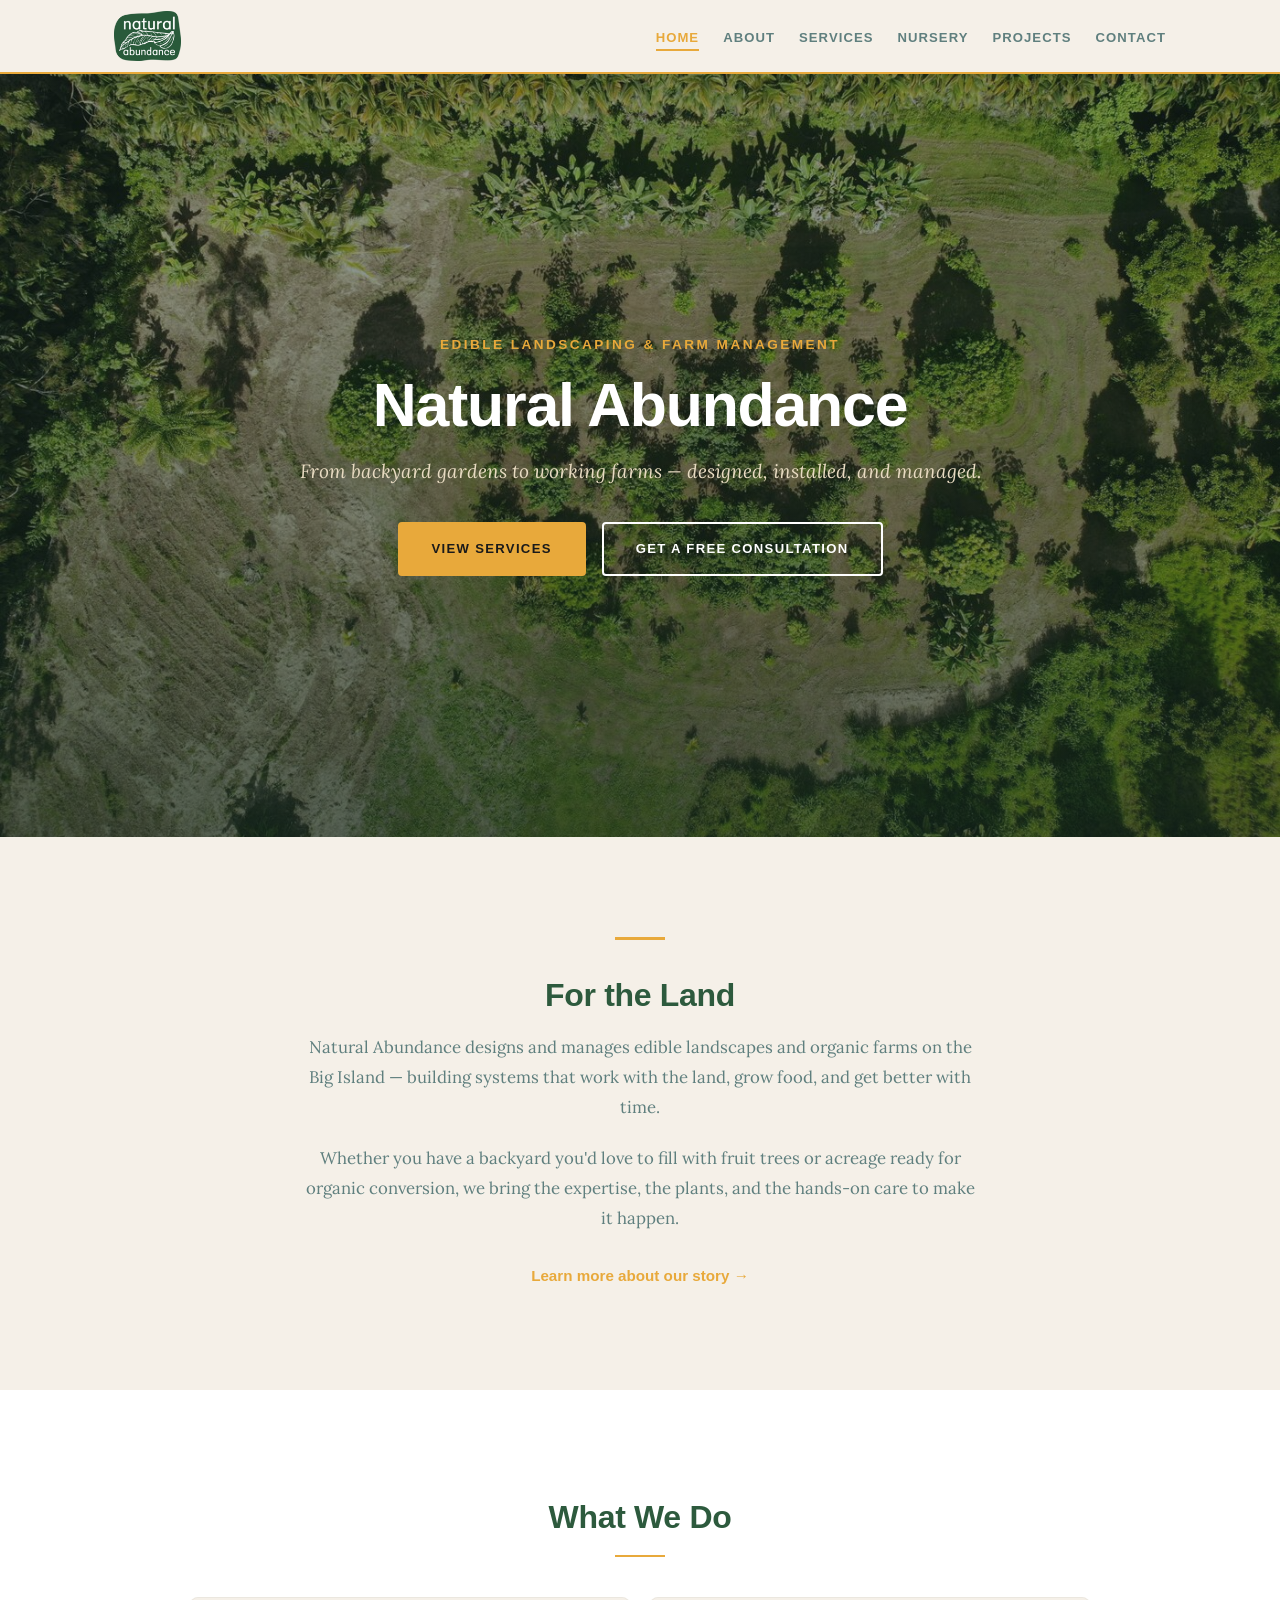
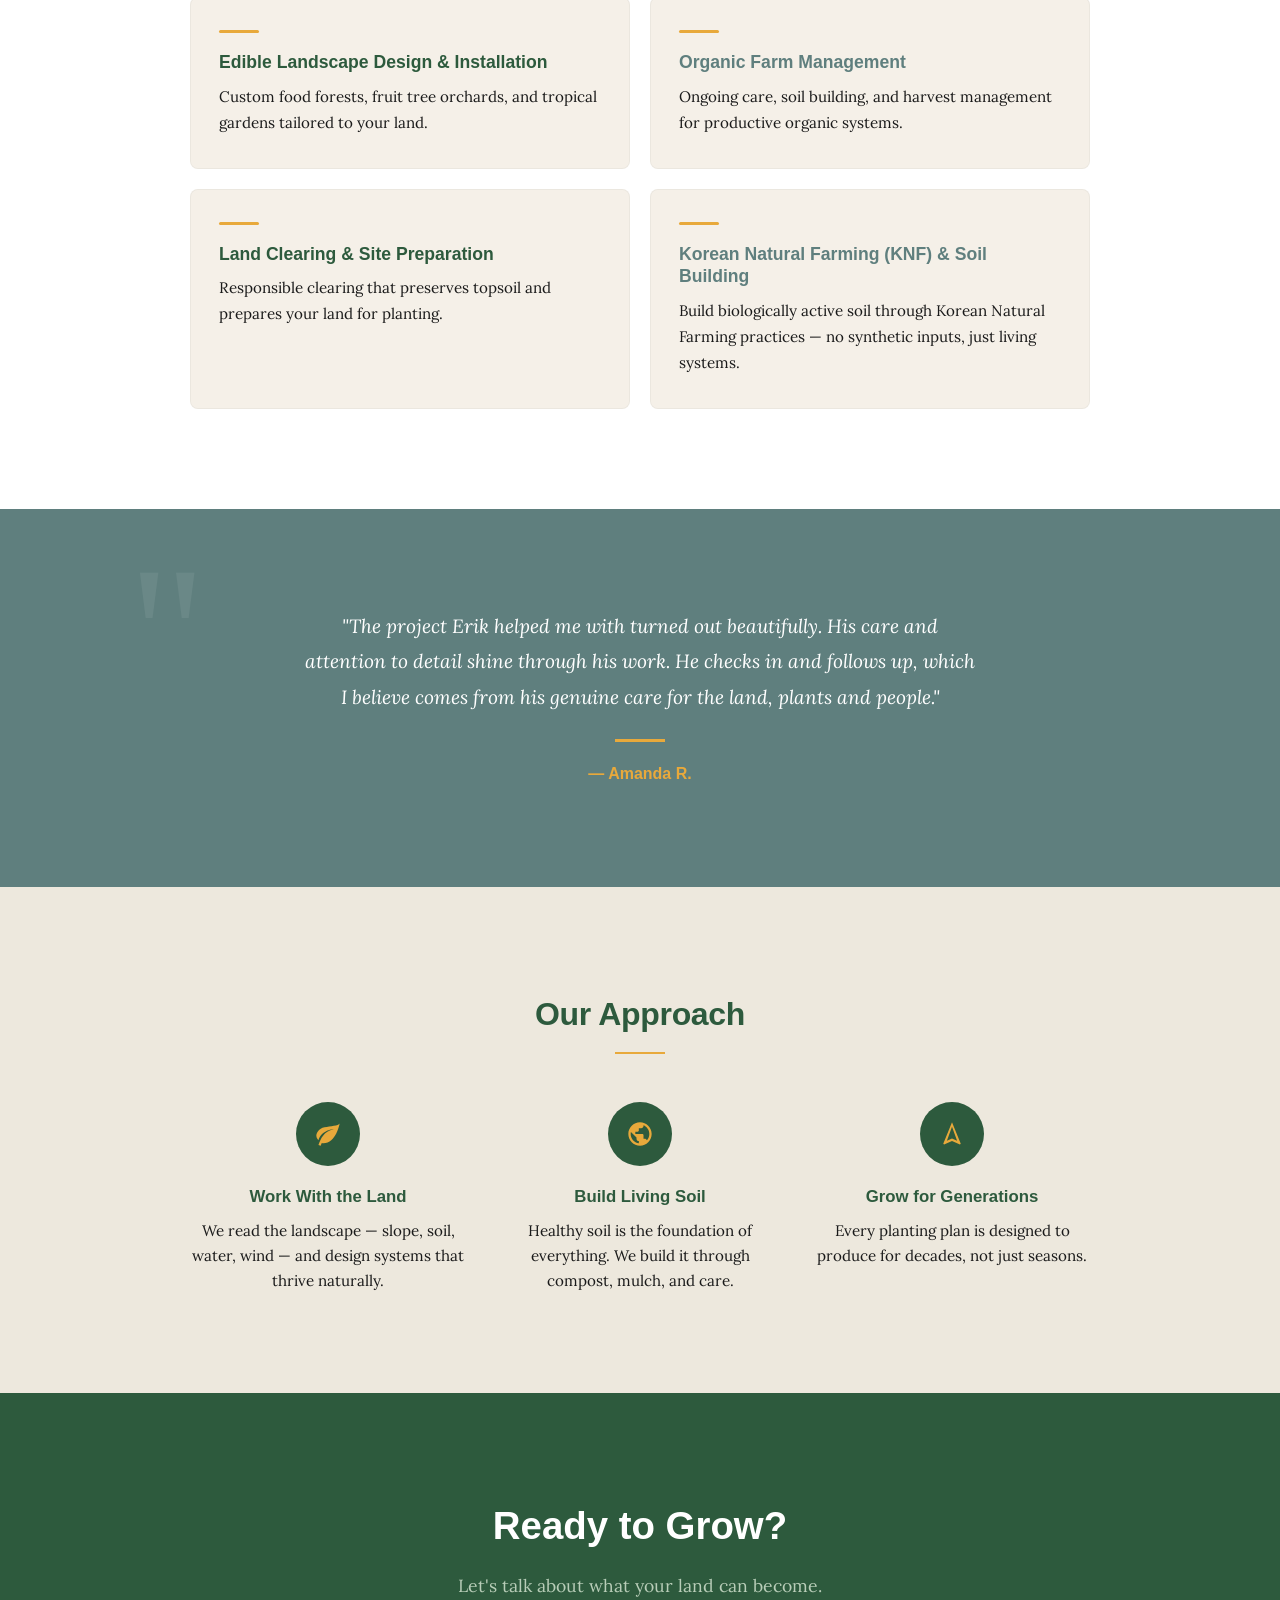
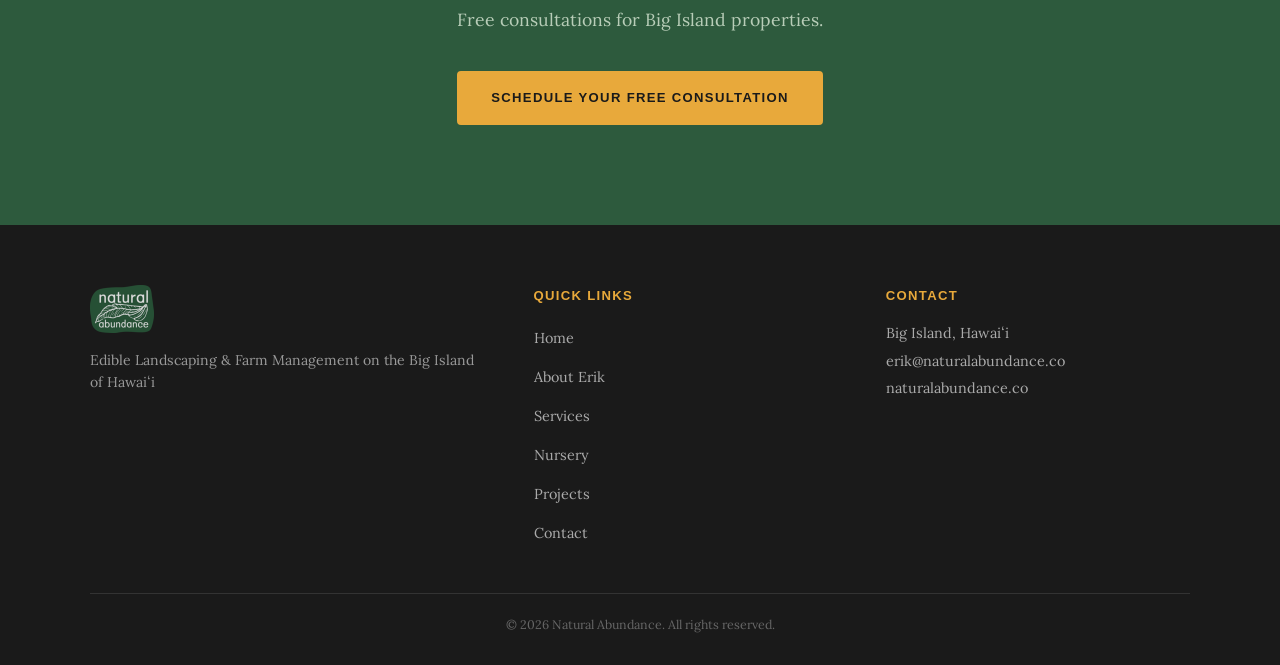
==== commit 1f7c3dcc: "Link consultation buttons to contact page, add free consultation promo banner" ====
--- a/index.html
+++ b/index.html
@@ -72,7 +72,7 @@
       <p class="hero__tagline">From backyard gardens to working farms — designed, installed, and managed.</p>
       <div class="hero__buttons">
         <a href="services.html" class="btn btn--primary">View Services</a>
-        <a href="#contact" class="btn btn--outline">Get a Free Consultation</a>
+        <a href="contact.html" class="btn btn--outline">Get a Free Consultation</a>
       </div>
     </div>
   </section>
@@ -223,7 +223,7 @@
       <h2 class="cta__heading">Ready to Grow?</h2>
       <p class="cta__subtext">Let's talk about what your land can become.</p>
       <p class="cta__subtext">Free consultations for Big Island properties.</p>
-      <a href="mailto:erik@naturalabundance.co?subject=Free%20Consultation%20Request" class="btn btn--primary">
+      <a href="contact.html" class="btn btn--primary">
         Schedule Your Free Consultation
       </a>
     </div>
--- a/css/style.css
+++ b/css/style.css
@@ -613,16 +613,7 @@
   font-size: 0.78rem;
 }
 
-/* ── SCROLL ANIMATIONS ──────────────────────────────────── */
-.fade-up {
-  opacity: 0;
-  transform: translateY(30px);
-  transition: opacity 0.7s ease, transform 0.7s ease;
-}
-.fade-up.visible {
-  opacity: 1;
-  transform: translateY(0);
-}
+/* ── SCROLL ANIMATIONS (disabled) ────────────────────────── */
 
 /* ── RESPONSIVE ─────────────────────────────────────────── */
 @media (max-width: 900px) {
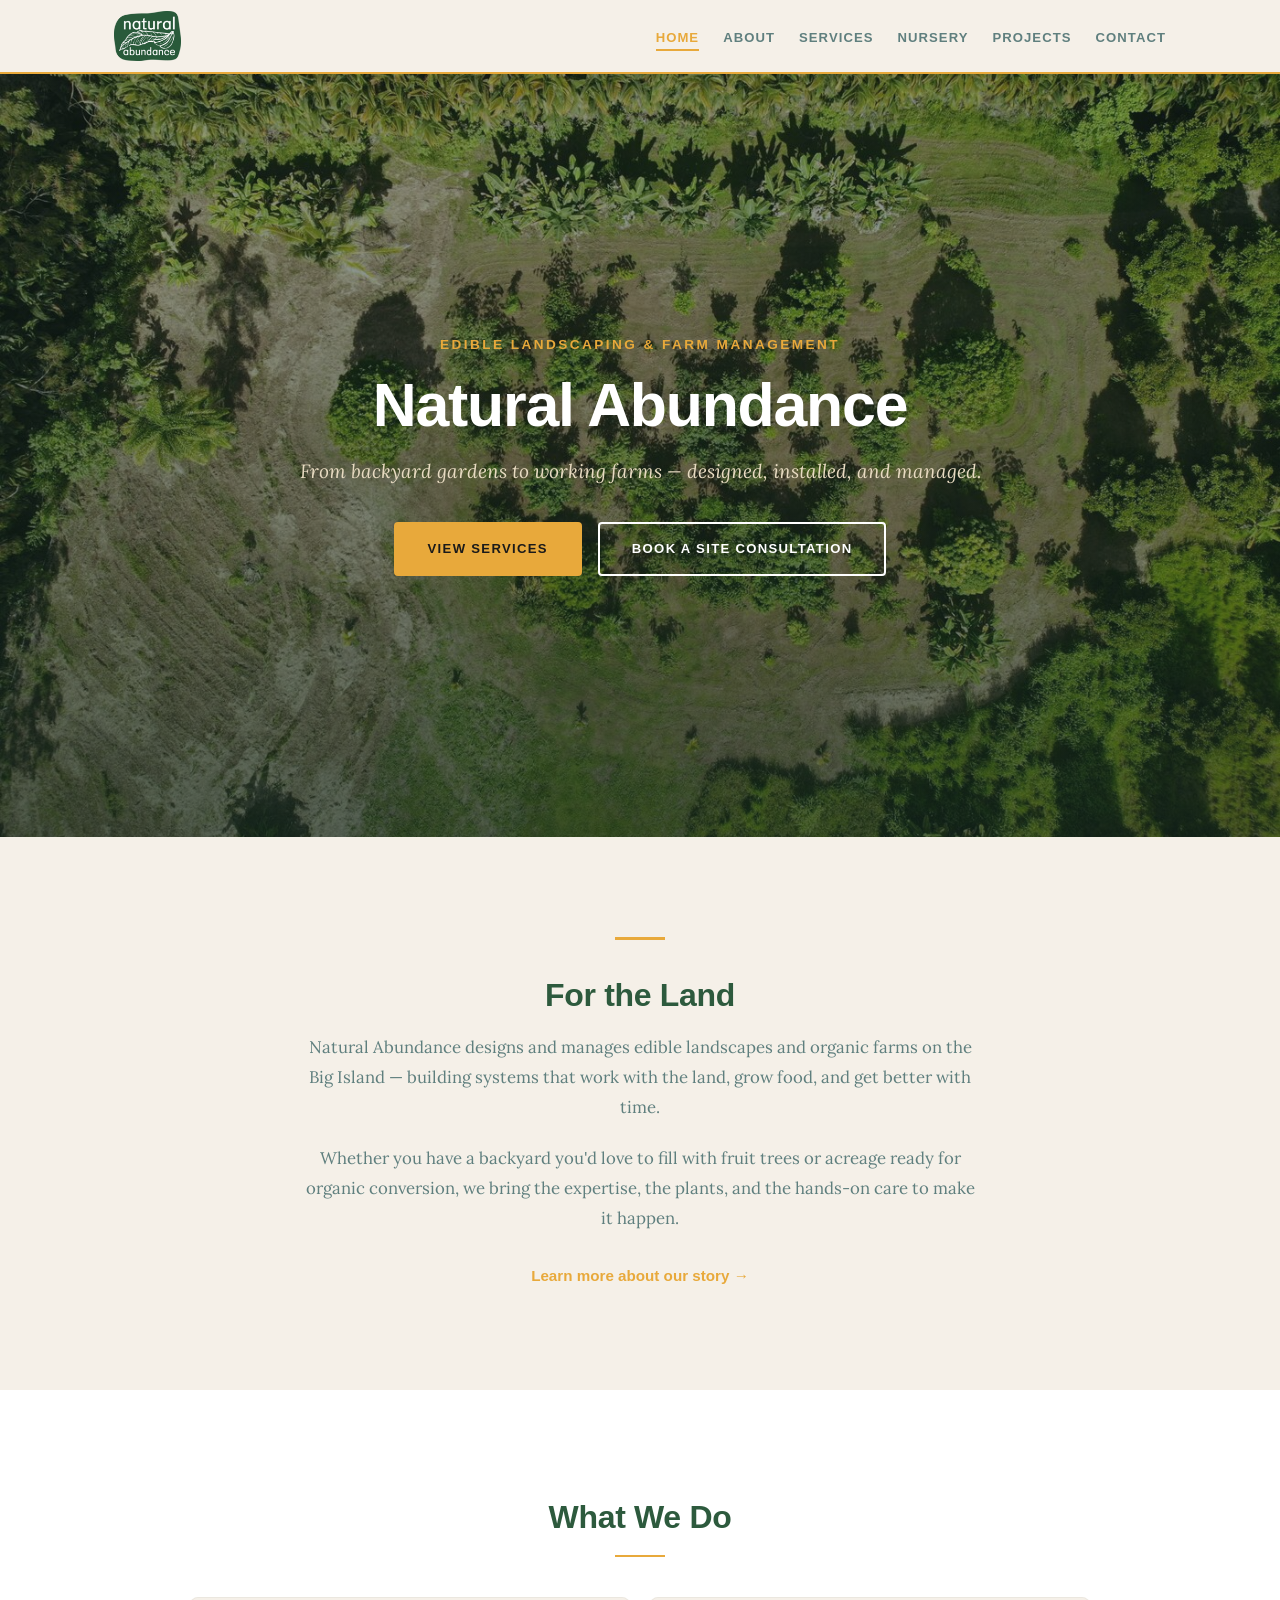
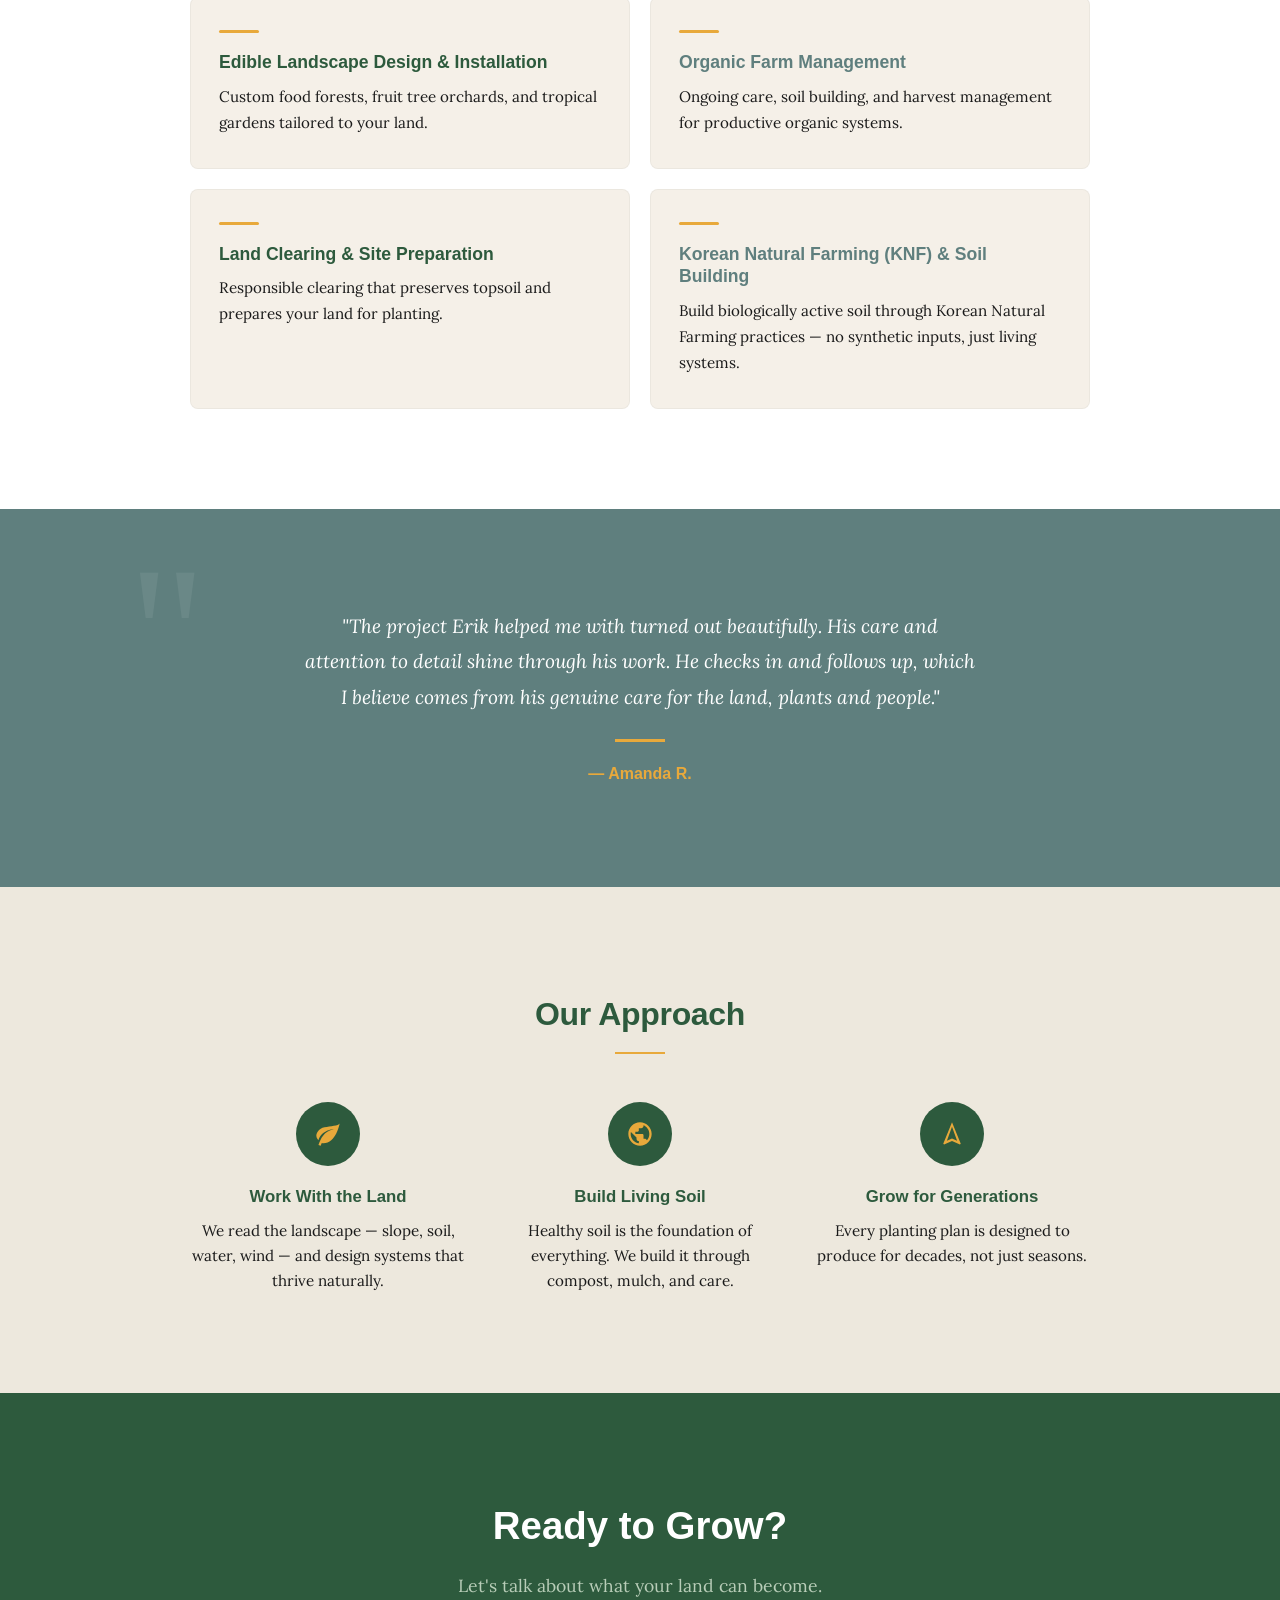
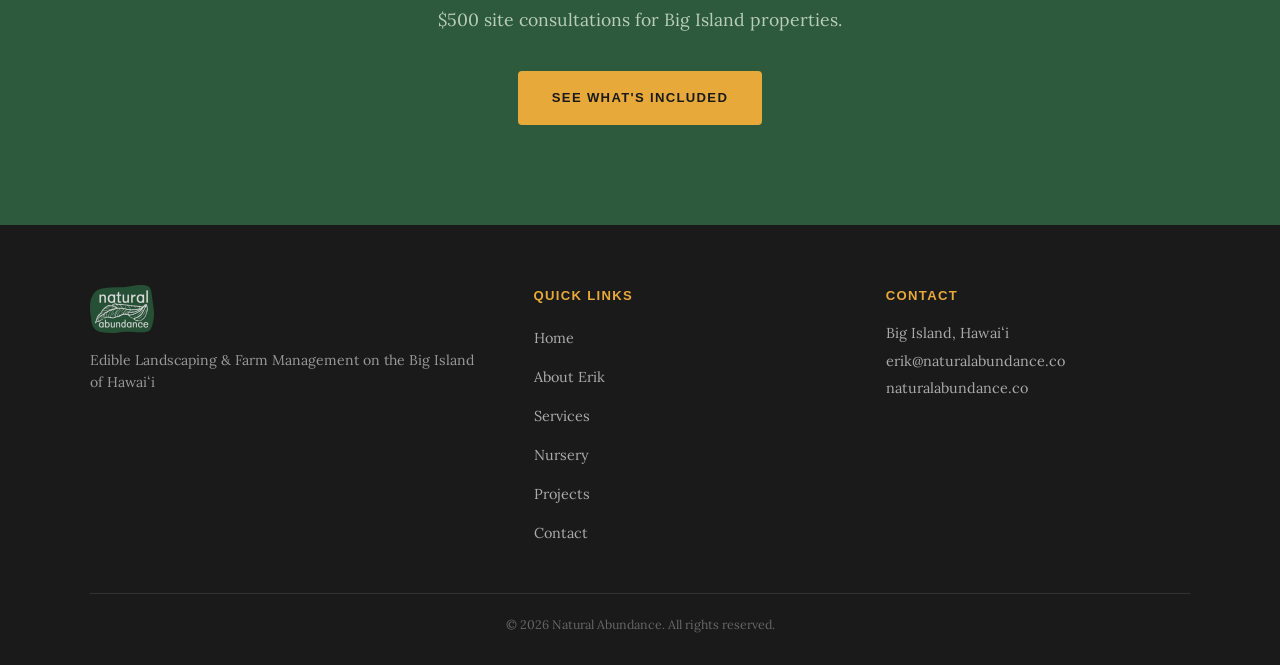
==== commit 7f13b482: "Add $500 site consultation page, replace free-consultation CTAs sitewide" ====
--- a/index.html
+++ b/index.html
@@ -72,7 +72,7 @@
       <p class="hero__tagline">From backyard gardens to working farms — designed, installed, and managed.</p>
       <div class="hero__buttons">
         <a href="services.html" class="btn btn--primary">View Services</a>
-        <a href="contact.html" class="btn btn--outline">Get a Free Consultation</a>
+        <a href="consultation.html" class="btn btn--outline">Book a Site Consultation</a>
       </div>
     </div>
   </section>
@@ -222,9 +222,9 @@
     <div class="container--narrow fade-up">
       <h2 class="cta__heading">Ready to Grow?</h2>
       <p class="cta__subtext">Let's talk about what your land can become.</p>
-      <p class="cta__subtext">Free consultations for Big Island properties.</p>
-      <a href="contact.html" class="btn btn--primary">
-        Schedule Your Free Consultation
+      <p class="cta__subtext">$500 site consultations for Big Island properties.</p>
+      <a href="consultation.html" class="btn btn--primary">
+        See What's Included
       </a>
     </div>
   </section>
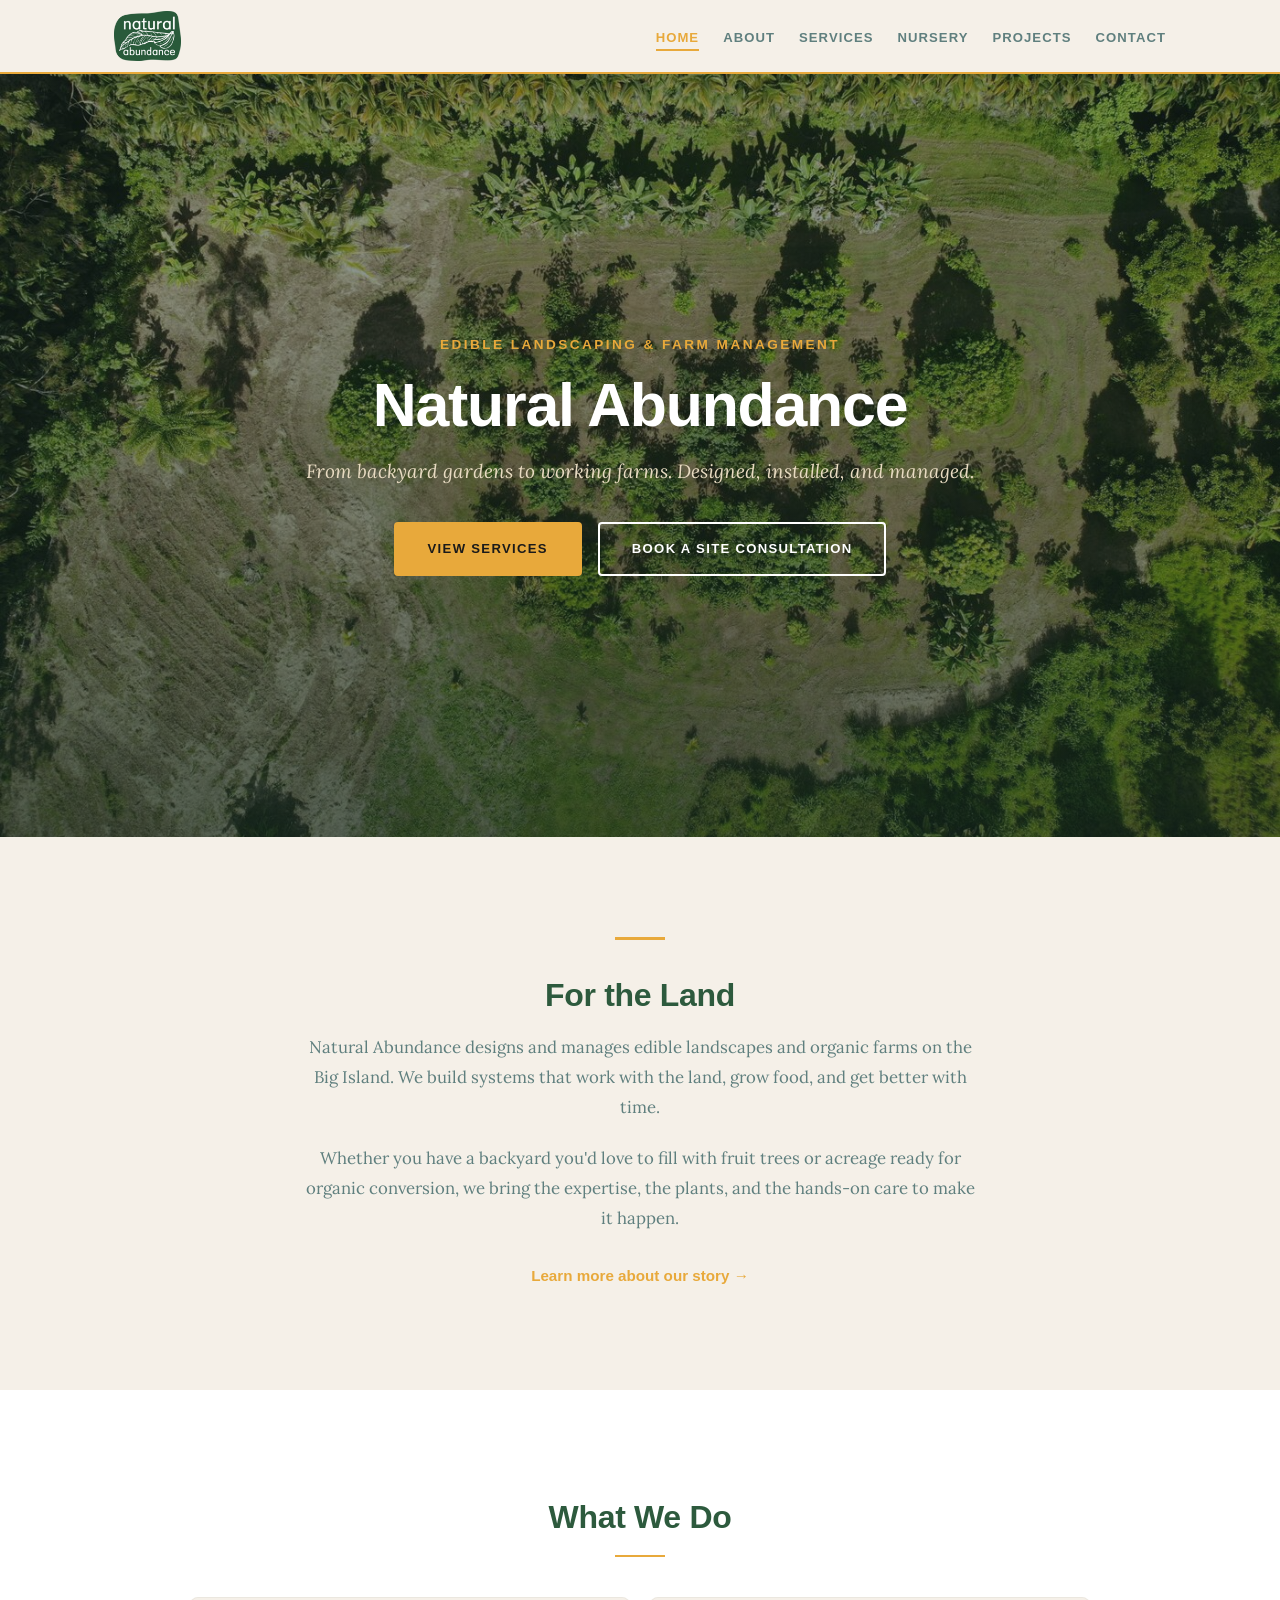
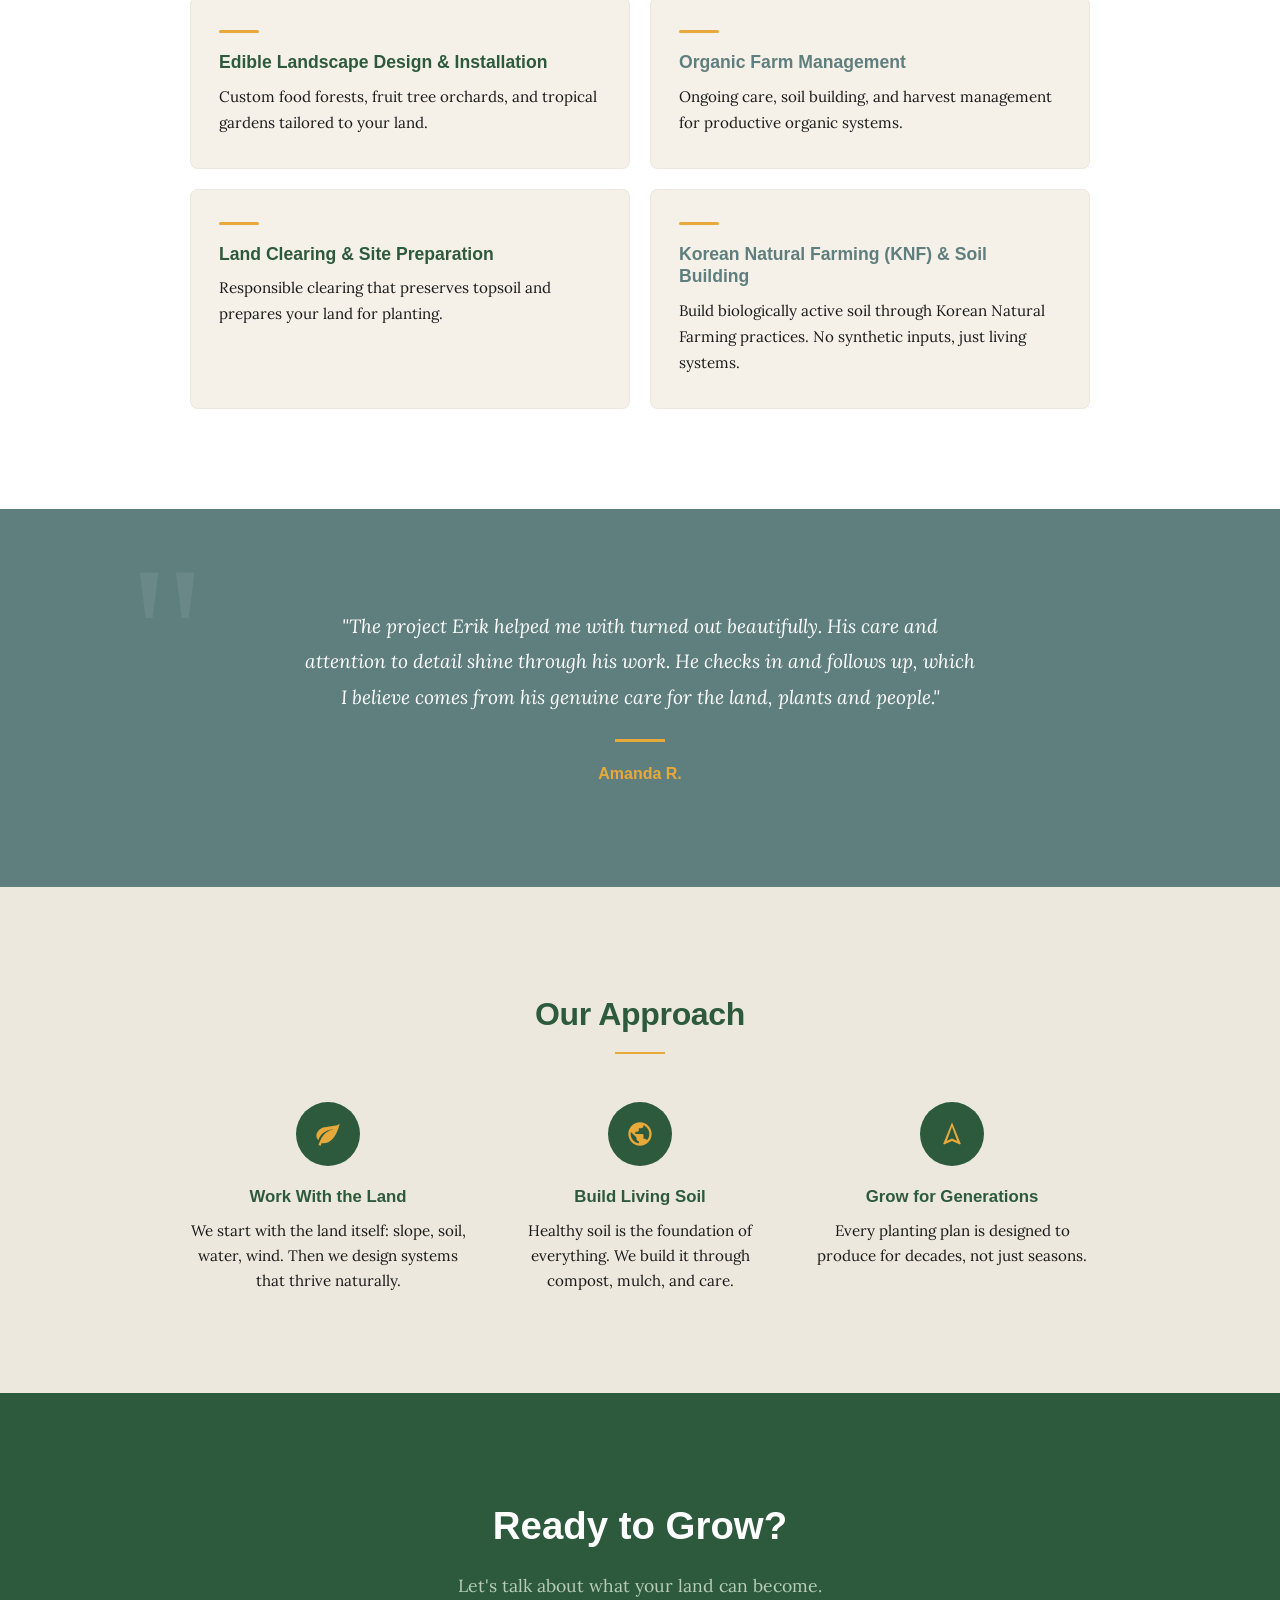
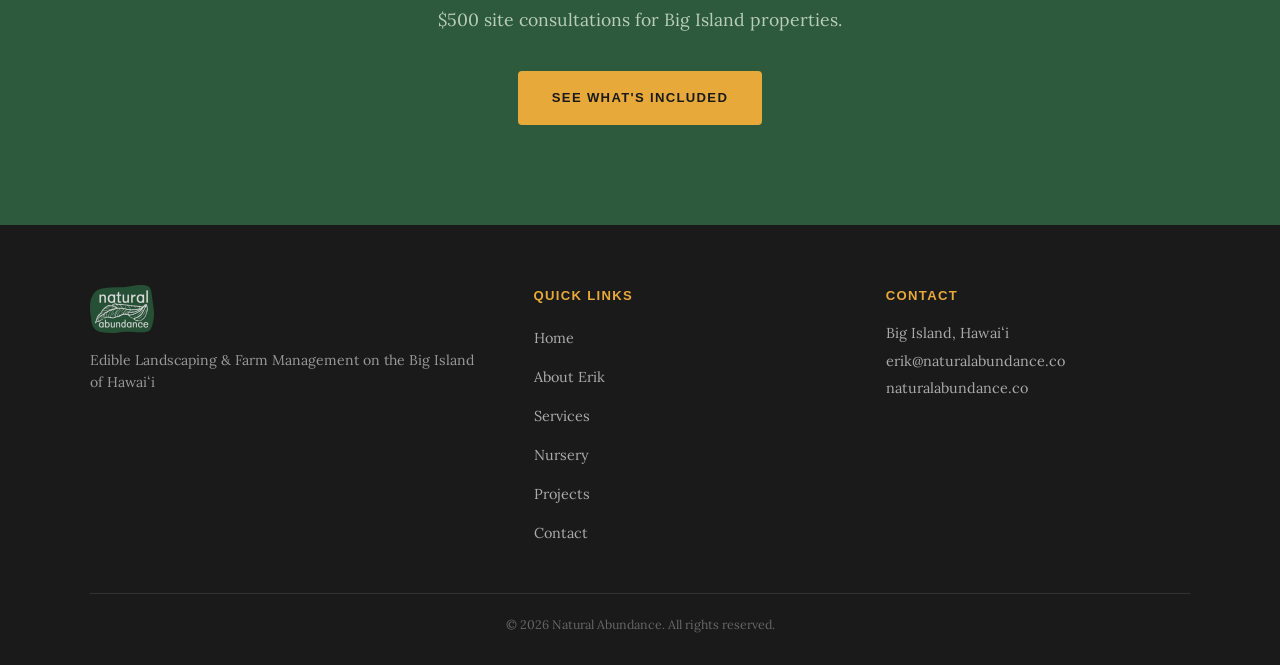
==== commit bc20f21c: "Update site copy to match brand voice - Remove all em dashes site-wide, rephrase into plainer, more " ====
--- a/index.html
+++ b/index.html
@@ -3,13 +3,13 @@
 <head>
   <meta charset="UTF-8">
   <meta name="viewport" content="width=device-width, initial-scale=1.0">
-  <title>Natural Abundance — Edible Landscaping & Farm Management | Big Island, Hawaiʻi</title>
-  <meta name="description" content="Natural Abundance designs and manages edible landscapes and organic farms on the Big Island of Hawaiʻi. From backyard gardens to working farms — designed, installed, and managed.">
+  <title>Natural Abundance | Edible Landscaping & Farm Management | Big Island, Hawaiʻi</title>
+  <meta name="description" content="Natural Abundance designs and manages edible landscapes and organic farms on the Big Island of Hawaiʻi. From backyard gardens to working farms. Designed, installed, and managed.">
   <meta name="keywords" content="edible landscaping, food forest, organic farm management, Big Island Hawaii, permaculture, tropical agriculture, edible landscape design">
 
   <!-- Open Graph -->
-  <meta property="og:title" content="Natural Abundance — Edible Landscaping & Farm Management">
-  <meta property="og:description" content="From backyard gardens to working farms — designed, installed, and managed. Edible landscape design, organic farm management, and land conversion on Hawaiʻi's Big Island.">
+  <meta property="og:title" content="Natural Abundance | Edible Landscaping & Farm Management">
+  <meta property="og:description" content="From backyard gardens to working farms. Designed, installed, and managed. Edible landscape design, organic farm management, and land conversion on Hawaiʻi's Big Island.">
   <meta property="og:image" content="images/hero-food-forest.jpg">
   <meta property="og:type" content="website">
   <meta property="og:url" content="https://naturalabundance.co">
@@ -33,7 +33,7 @@
        ═══════════════════════════════════════════════════════ -->
   <nav class="nav" role="navigation" aria-label="Main navigation">
     <div class="nav__inner">
-      <a href="index.html" class="nav__logo" aria-label="Natural Abundance — Home">
+      <a href="index.html" class="nav__logo" aria-label="Natural Abundance home">
         <img src="images/logo-forest-green.png" alt="Natural Abundance logo" width="66" height="50">
       </a>
 
@@ -69,7 +69,7 @@
     <div class="hero__content">
       <p class="hero__descriptor">Edible Landscaping &amp; Farm Management</p>
       <h1 class="hero__title">Natural Abundance</h1>
-      <p class="hero__tagline">From backyard gardens to working farms — designed, installed, and managed.</p>
+      <p class="hero__tagline">From backyard gardens to working farms. Designed, installed, and managed.</p>
       <div class="hero__buttons">
         <a href="services.html" class="btn btn--primary">View Services</a>
         <a href="consultation.html" class="btn btn--outline">Book a Site Consultation</a>
@@ -86,8 +86,8 @@
       <hr class="accent-line">
       <h2 class="section-heading">For the Land</h2>
       <p>
-        Natural Abundance designs and manages edible landscapes and organic farms on the Big Island
-        — building systems that work with the land, grow food, and get better with time.
+        Natural Abundance designs and manages edible landscapes and organic farms on the Big Island.
+        We build systems that work with the land, grow food, and get better with time.
       </p>
       <p>
         Whether you have a backyard you'd love to fill with fruit trees or acreage ready for
@@ -137,7 +137,7 @@
           <div class="service-card__accent"></div>
           <h3 class="service-card__title">Korean Natural Farming (KNF) & Soil Building</h3>
           <p class="service-card__desc">
-            Build biologically active soil through Korean Natural Farming practices — no synthetic inputs, just living systems.
+            Build biologically active soil through Korean Natural Farming practices. No synthetic inputs, just living systems.
           </p>
         </div>
 
@@ -156,7 +156,7 @@
         "The project Erik helped me with turned out beautifully. His care and attention to detail shine through his work. He checks in and follows up, which I believe comes from his genuine care for the land, plants and people."
       </p>
       <hr class="accent-line">
-      <p class="testimonial__author">— Amanda R.</p>
+      <p class="testimonial__author">Amanda R.</p>
     </div>
   </section>
 
@@ -180,7 +180,7 @@
           </div>
           <h3 class="pillar__title">Work With the Land</h3>
           <p class="pillar__desc">
-            We read the landscape — slope, soil, water, wind — and design systems that thrive naturally.
+            We start with the land itself: slope, soil, water, wind. Then we design systems that thrive naturally.
           </p>
         </div>
 
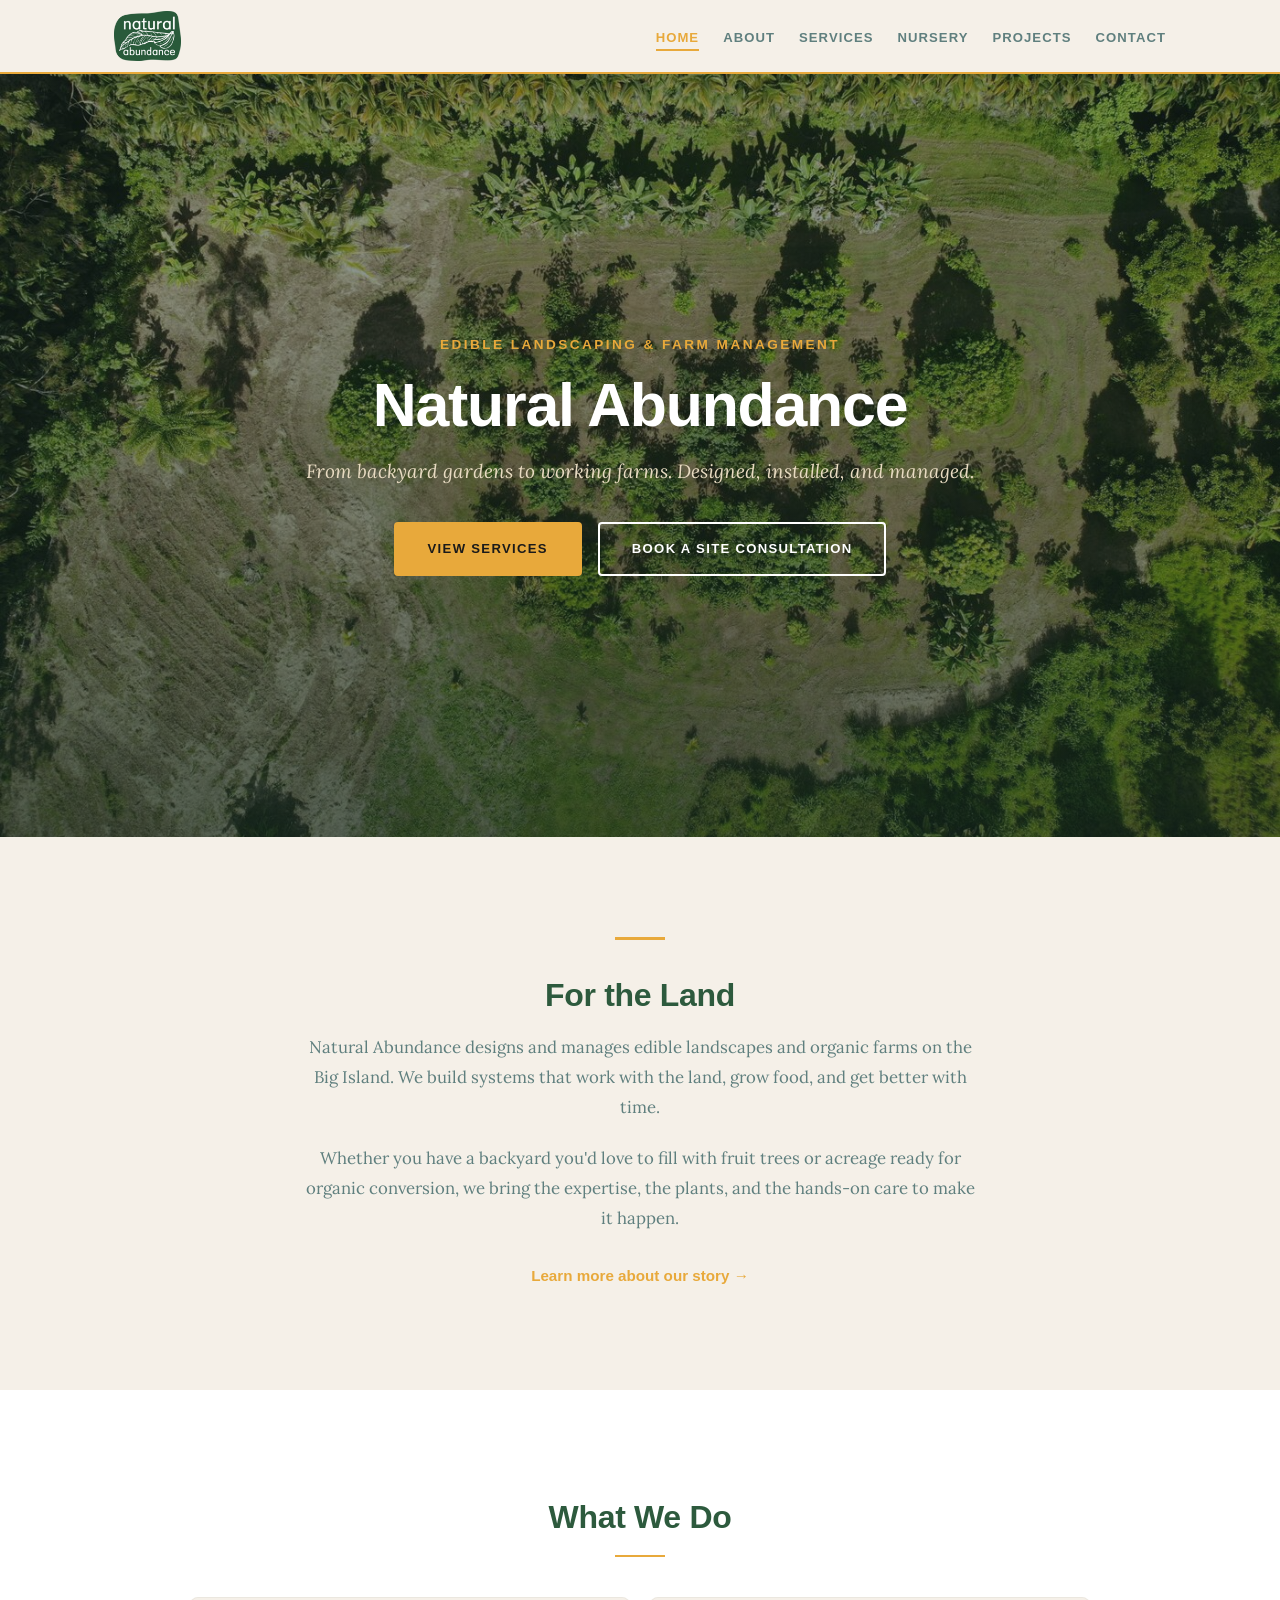
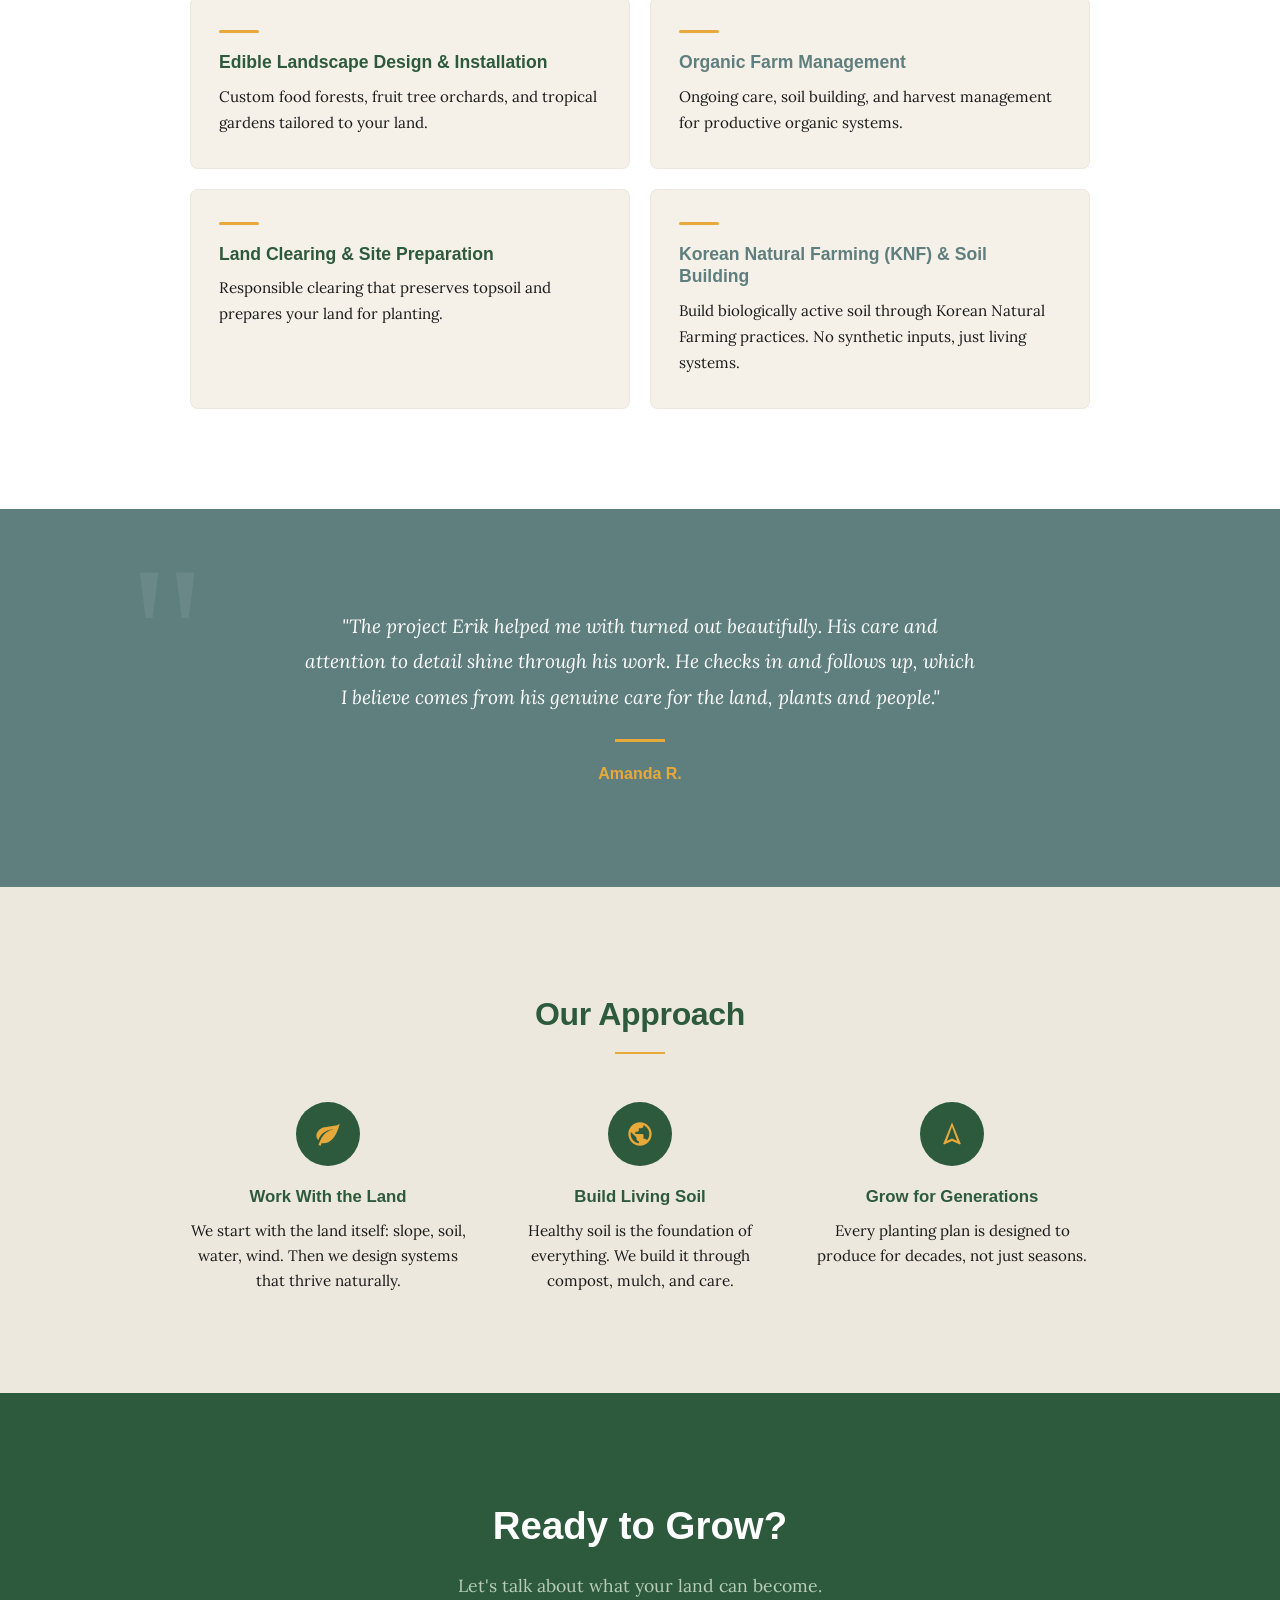
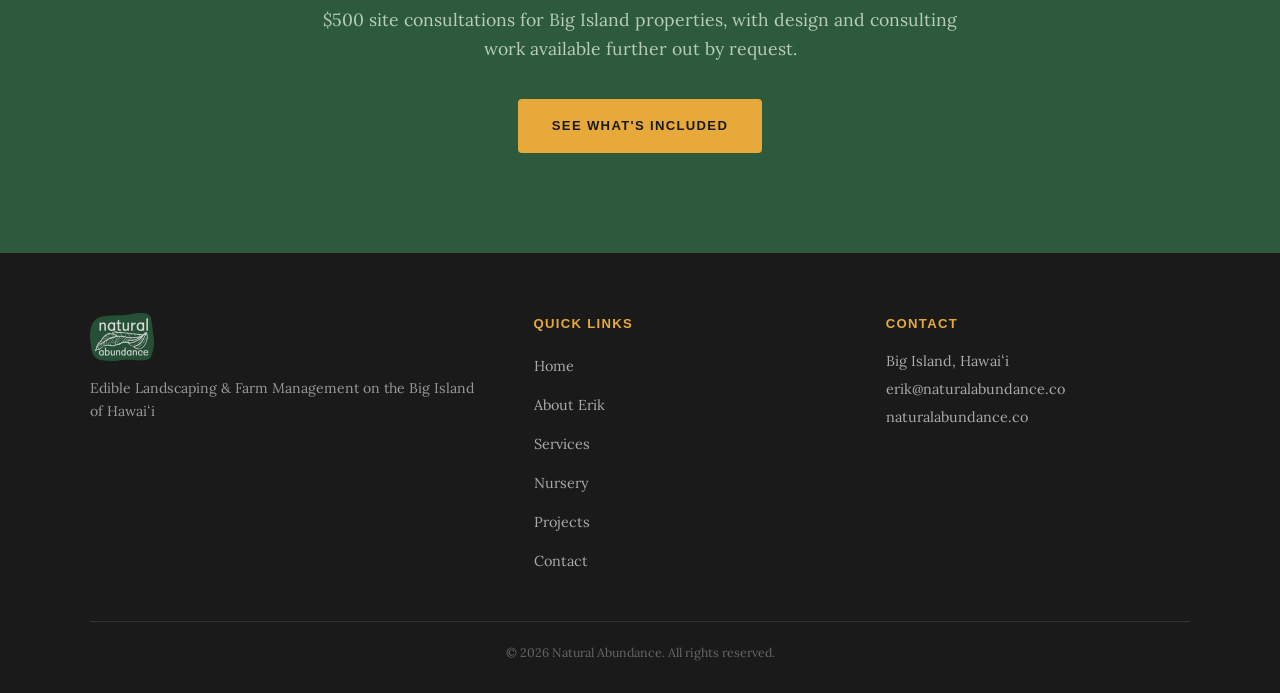
==== commit 297f0194: "Add SEO metadata, structured data, sitemap, and robots.txt - Add meta descriptions, Open Graph tags," ====
--- a/index.html
+++ b/index.html
@@ -13,6 +13,33 @@
   <meta property="og:image" content="images/hero-food-forest.jpg">
   <meta property="og:type" content="website">
   <meta property="og:url" content="https://naturalabundance.co">
+  <link rel="canonical" href="https://naturalabundance.co">
+
+  <!-- Structured data -->
+  <script type="application/ld+json">
+  {
+    "@context": "https://schema.org",
+    "@type": "LocalBusiness",
+    "name": "Natural Abundance",
+    "image": "https://naturalabundance.co/images/hero-food-forest.jpg",
+    "url": "https://naturalabundance.co",
+    "telephone": "+1-530-748-8158",
+    "email": "erik@naturalabundance.co",
+    "description": "Edible landscape design and organic farm management on Hawai\u02bbi's Big Island. Based on the Hamakua Coast, with site consultations and design work available across Hawai\u02bbi.",
+    "address": {
+      "@type": "PostalAddress",
+      "addressRegion": "HI",
+      "addressCountry": "US"
+    },
+    "areaServed": [
+      "Hamakua Coast, Hawai\u02bbi",
+      "Hilo, Hawai\u02bbi",
+      "Hawai\u02bbi Island",
+      "State of Hawai\u02bbi (site consultations and design)"
+    ],
+    "priceRange": "$$"
+  }
+  </script>
 
   <!-- Favicon (placeholder — replace with your actual favicon) -->
   <link rel="icon" type="image/png" href="images/logo-forest-green.png">
@@ -222,7 +249,7 @@
     <div class="container--narrow fade-up">
       <h2 class="cta__heading">Ready to Grow?</h2>
       <p class="cta__subtext">Let's talk about what your land can become.</p>
-      <p class="cta__subtext">$500 site consultations for Big Island properties.</p>
+      <p class="cta__subtext">$500 site consultations for Big Island properties, with design and consulting work available further out by request.</p>
       <a href="consultation.html" class="btn btn--primary">
         See What's Included
       </a>
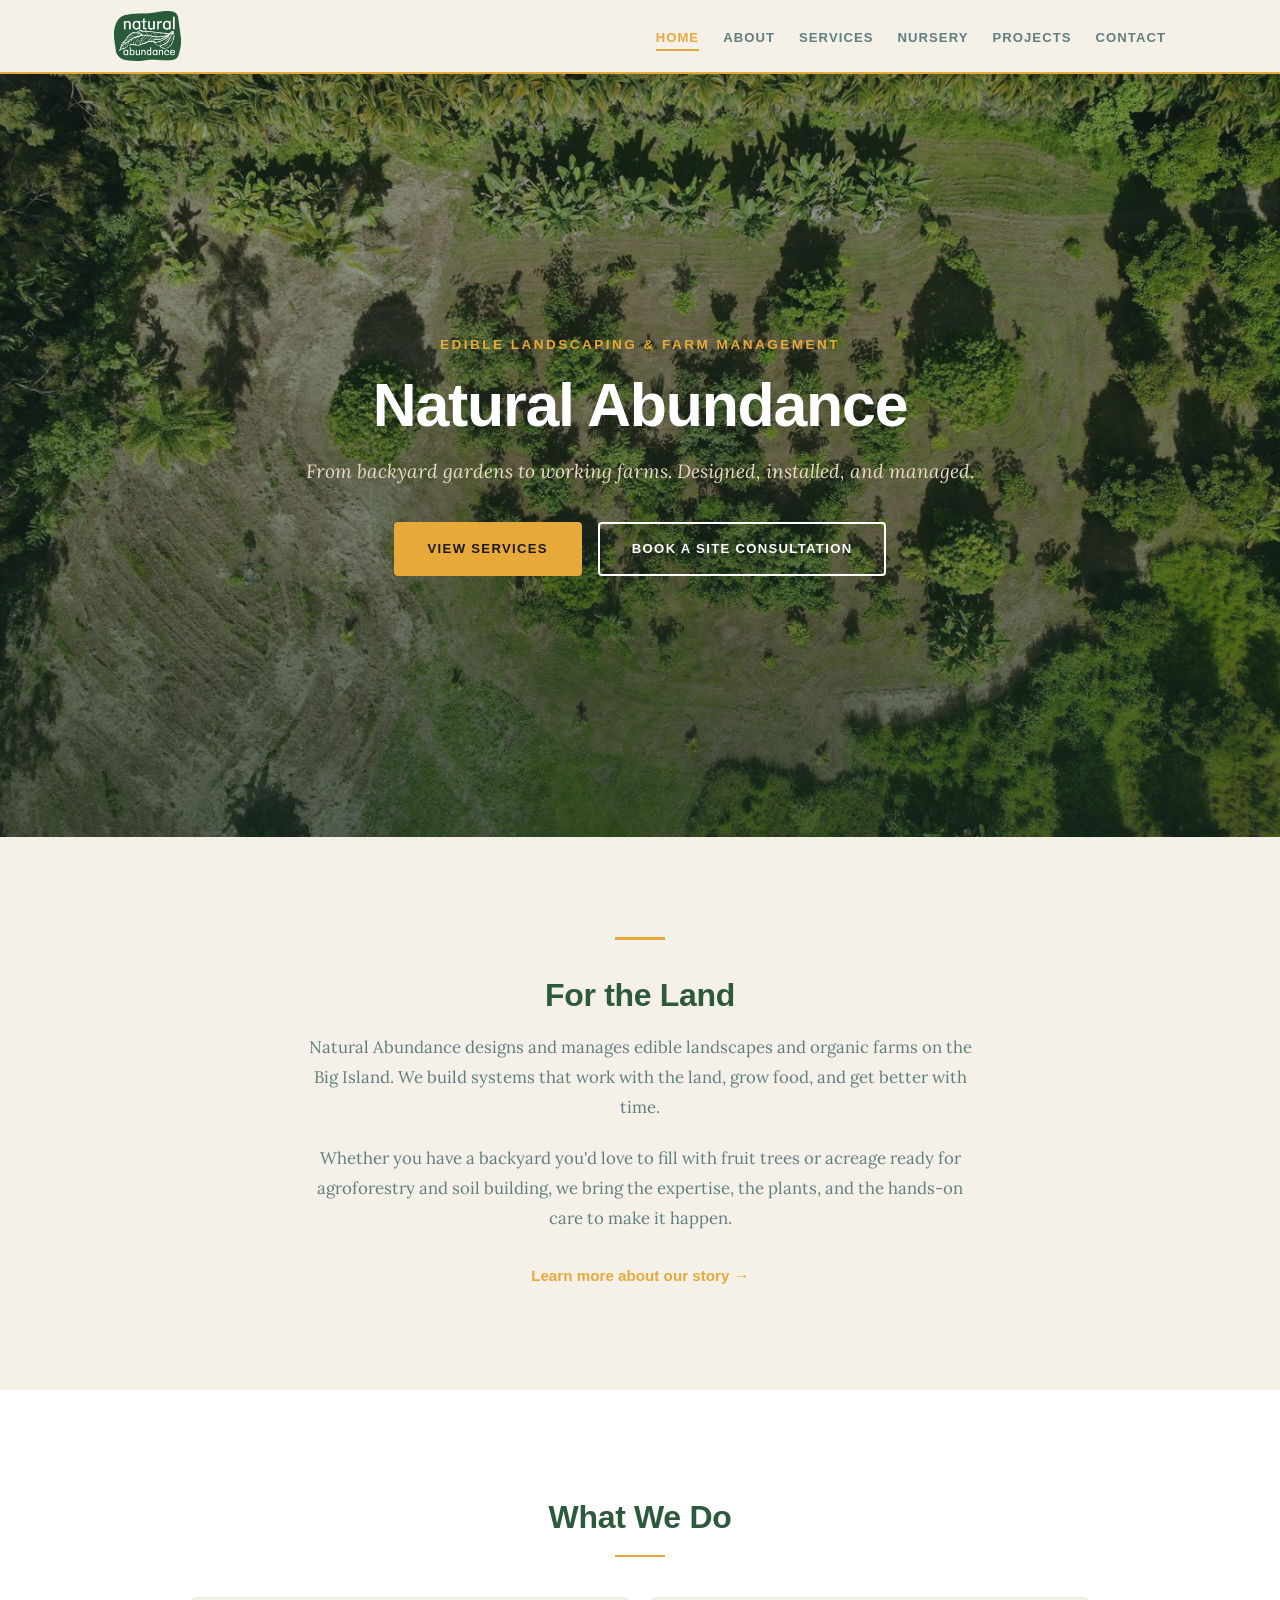
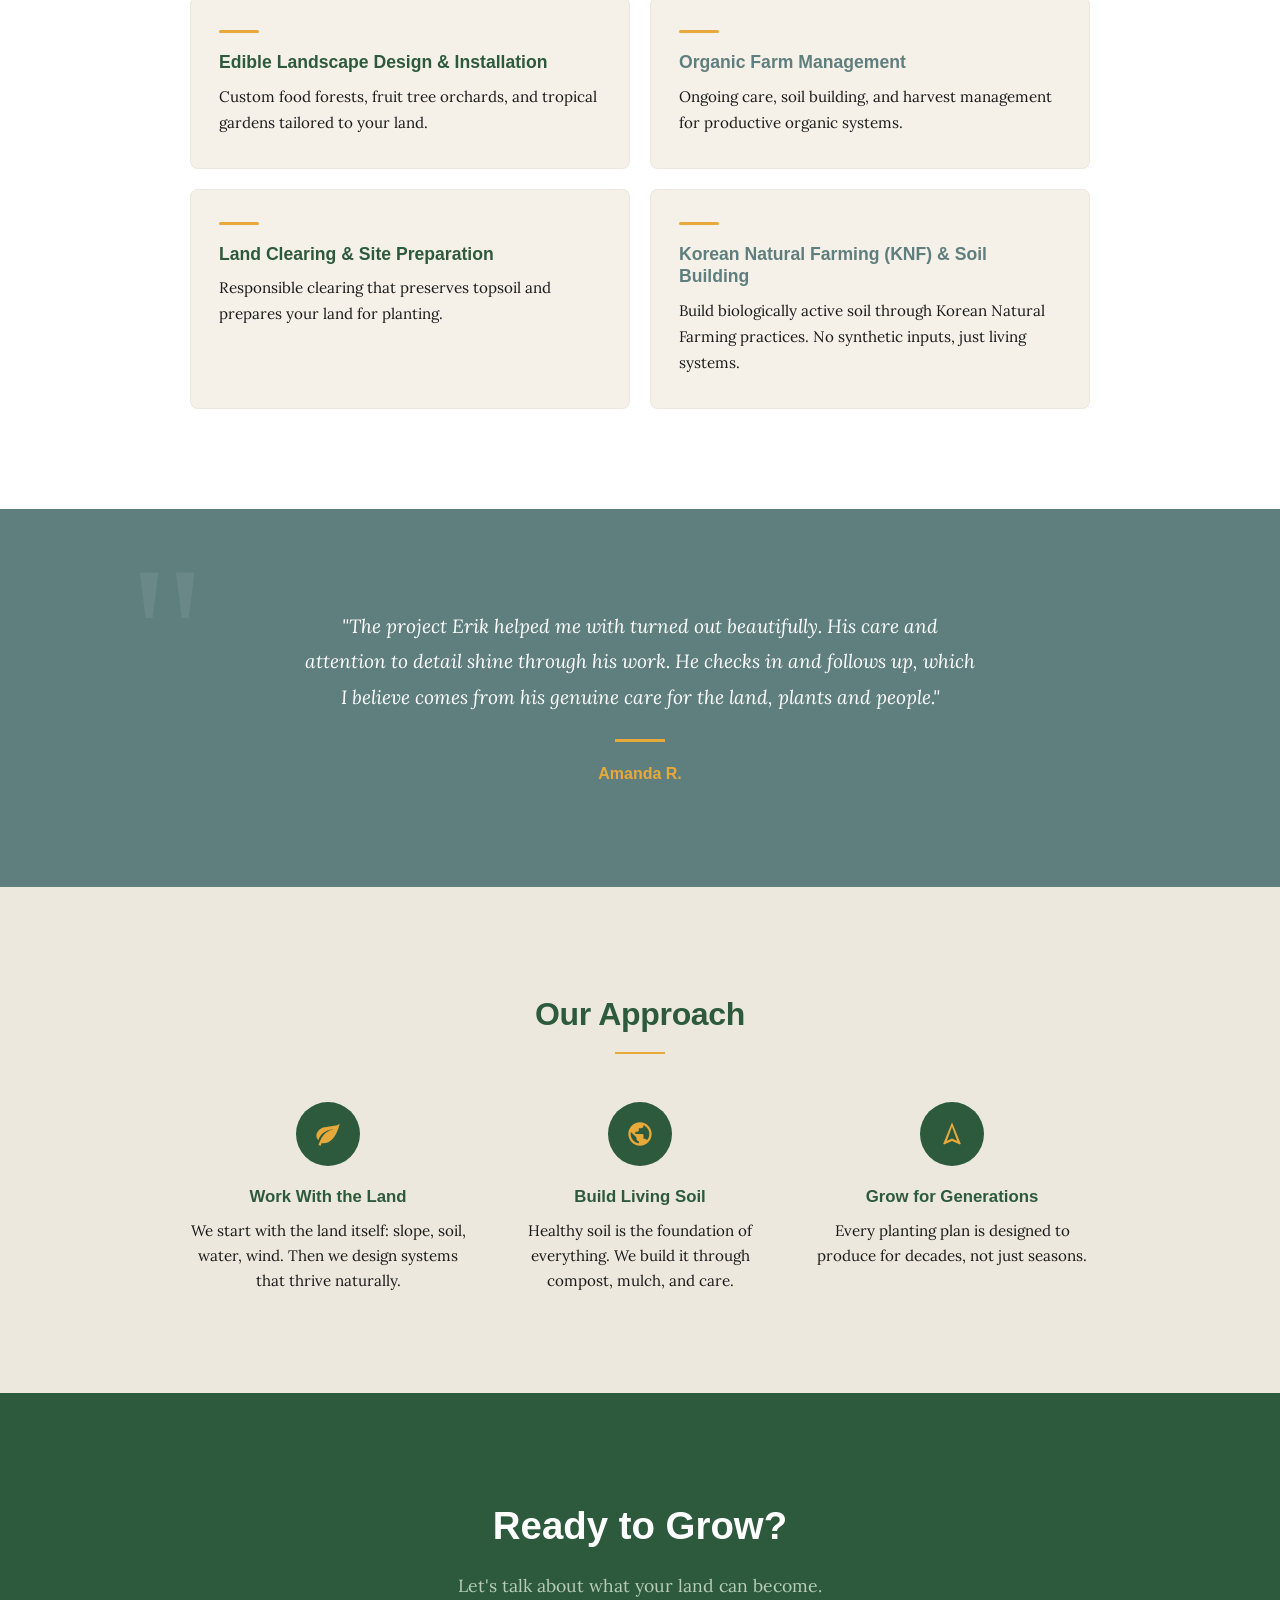
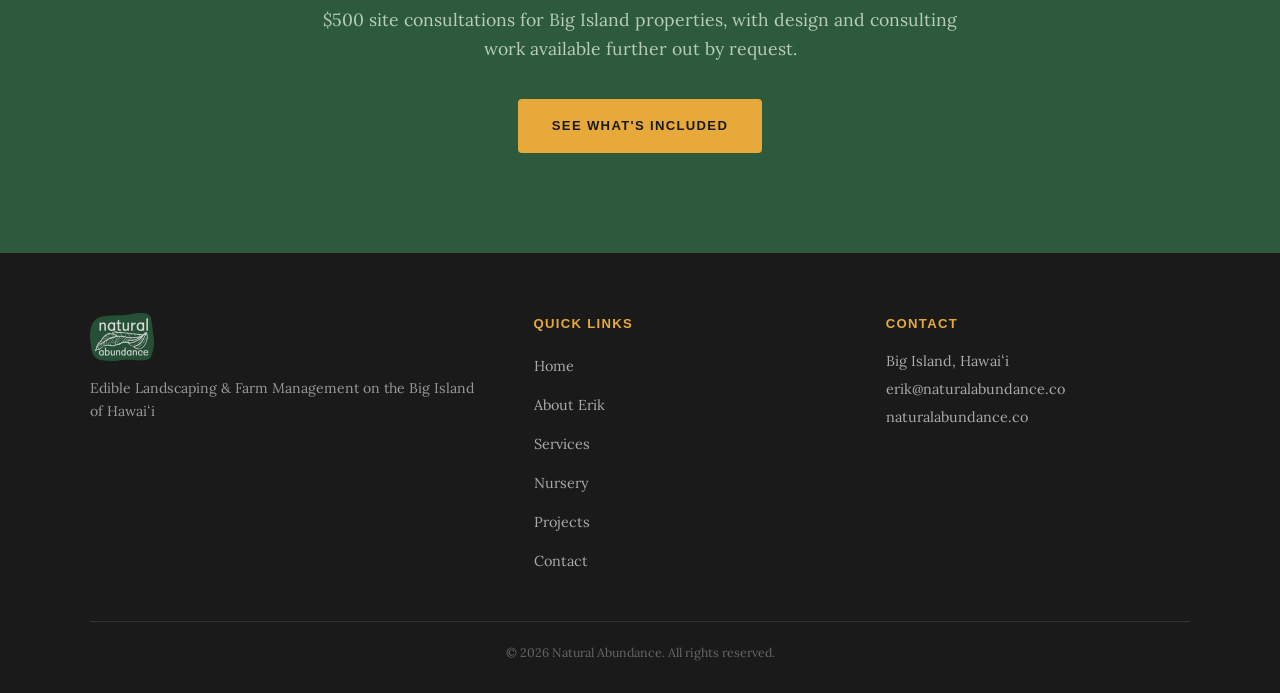
==== commit 97f2bd3e: "Reword homepage intro: replace 'organic conversion' with 'agroforestry and soil building' Co-Authore" ====
--- a/index.html
+++ b/index.html
@@ -118,7 +118,7 @@
       </p>
       <p>
         Whether you have a backyard you'd love to fill with fruit trees or acreage ready for
-        organic conversion, we bring the expertise, the plants, and the hands-on care to make
+        agroforestry and soil building, we bring the expertise, the plants, and the hands-on care to make
         it happen.
       </p>
       <a href="about.html" class="intro__link">Learn more about our story →</a>
